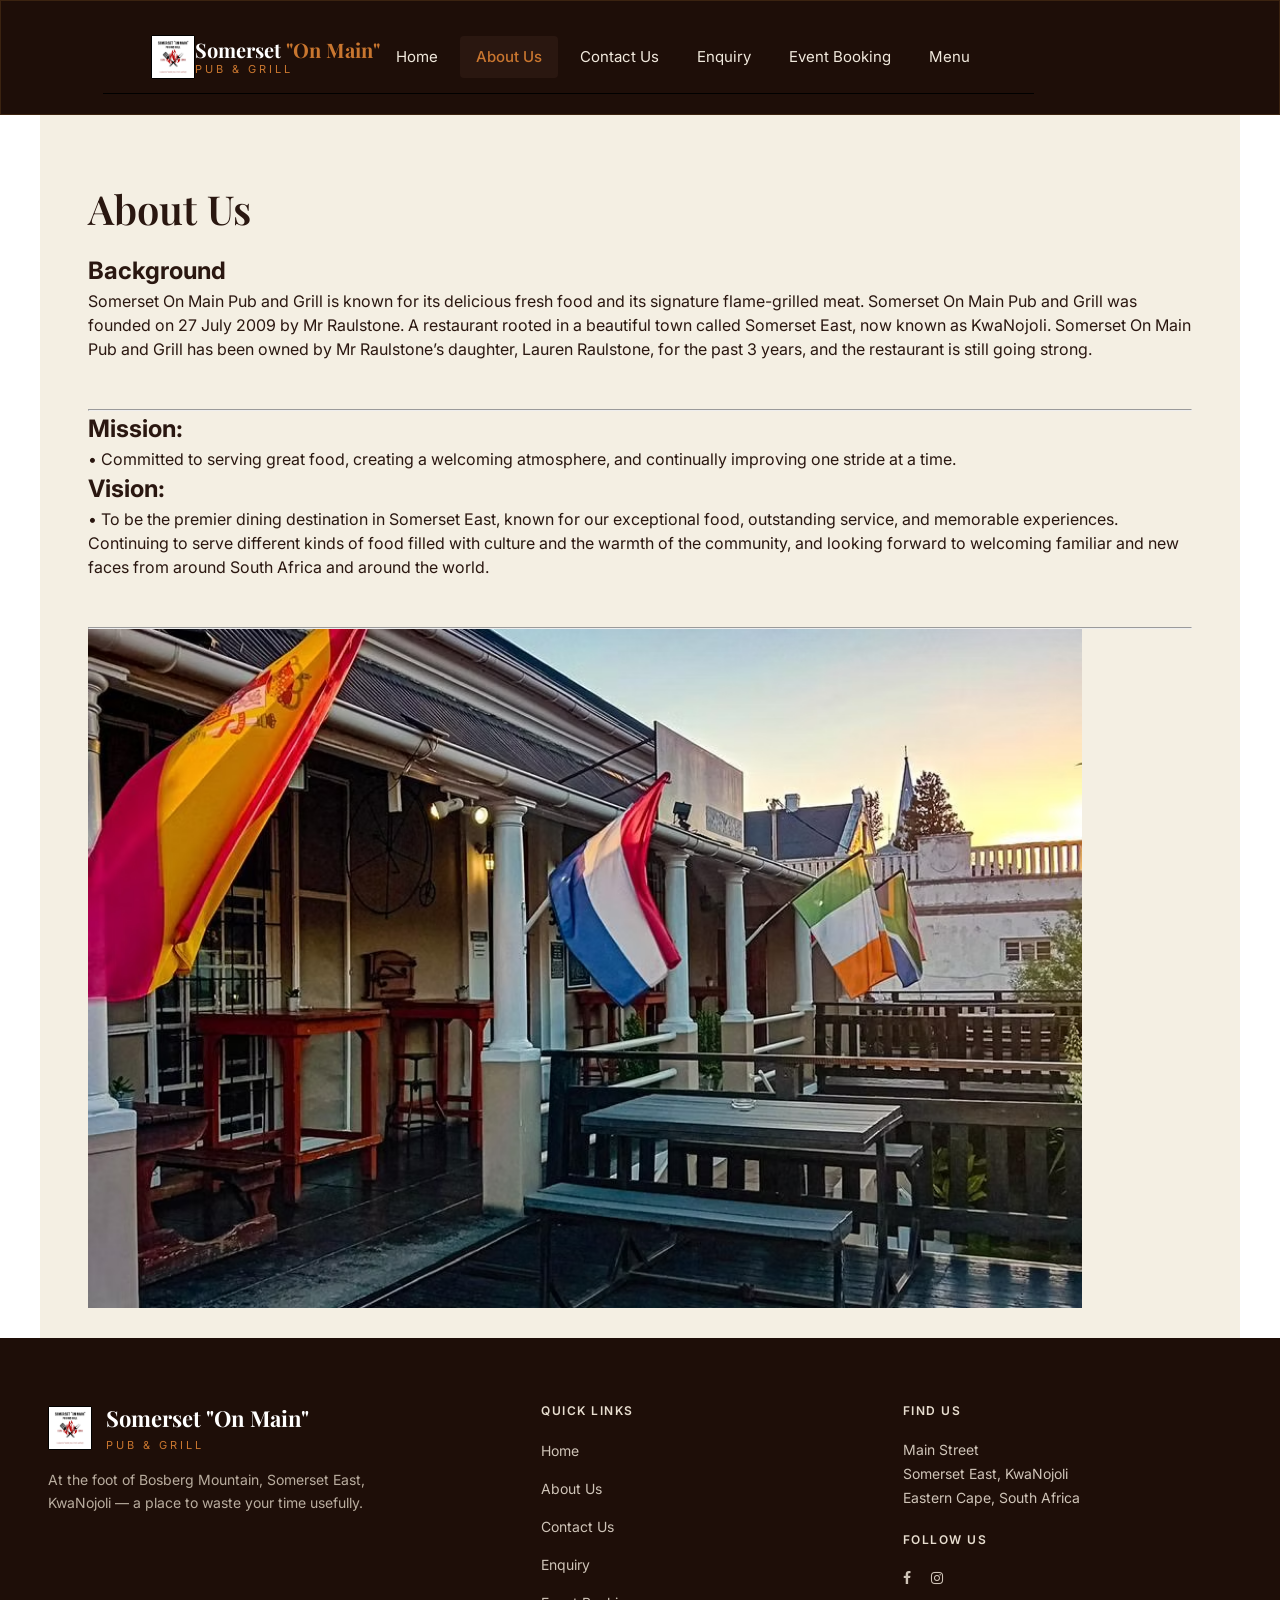
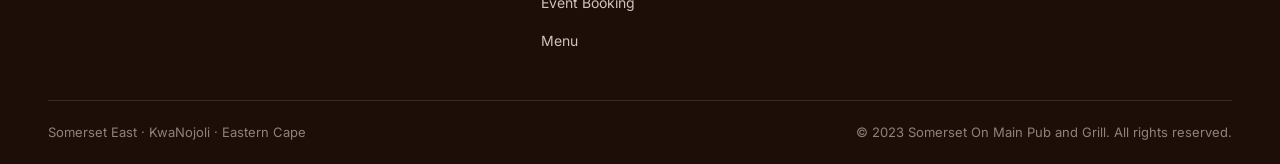
==== pages/about.html @ 0b7f1249 "Inserted Restauranr's logo in the footer of every webpage" ====
<!DOCTYPE html>
<html lang="en">
<head>
    <meta charset="UTF-8">
    <meta name="viewport" content="width=device-width, initial-scale=1.0">
    <title>Somerset On Main Pub and Grill| About Us</title>

    <link rel="stylesheet" href="../assets/images/css/styles.css">
    <link rel="preconnect" href="https://fonts.googleapis.com">
<link rel="preconnect" href="https://fonts.gstatic.com" crossorigin>
<link href="https://fonts.googleapis.com/css2?family=Playfair+Display:ital,wght@0,500;0,600;0,700;1,500;1,600&family=Inter:wght@400;500;600&display=swap" rel="stylesheet">

</head>
<body>
     <header class="site-header">
        <nav class="navbar">
        <div class="navbar__brand">
         <div class="logo-badge">
        <img src="../assets/images/Somerset On Main Pub and Grill Logo.jpg " width="100%" height="100%" alt="Logo">
    </div>
            </div>
            <div class="navbar__brand-text">
                <span class="navbar__brand-name">Somerset <span class="accent">"On Main"</span></span>
                <span class="navbar__brand-tag">PUB &amp; GRILL</span>

            </div>
              <div class="navbar__links">
                  <a href="../index.html">Home</a>
                  <a href="about.html" class="active">About Us</a>
                  <a href="contact.html">Contact Us</a>
                  <a href="enquiry.html">Enquiry</a>
                  <a href="event-booking.html">Event Booking</a>
                  <a href="menu.html">Menu</a>

  </div>


        </nav>
    </header>
    <!--Main Section-->
    <main class="page-hero">
        <section>
            <!--Main Paragraph-->
            <h1>About Us</h1>
            <h2>Background</h2>
            <p>Somerset On Main Pub and Grill is known for its delicious fresh food and its signature flame-grilled meat. 
               Somerset On Main Pub and Grill was founded on 27 July 2009 by Mr Raulstone. 
               A restaurant rooted in a beautiful town called Somerset East, now known as KwaNojoli. Somerset On Main Pub and Grill has been owned by Mr Raulstone’s daughter, Lauren Raulstone, for the past 3 years, and the restaurant is still going strong.</p>
        </section><br/><br/><hr/>
        <section>
            <h2>Mission:</h2>
            <p>•	Committed to serving great food, creating a welcoming atmosphere, and continually improving one stride at a time.</p>
            <h2>Vision:</h2>
            <p>•	To be the premier dining destination in Somerset East, known for our exceptional food, outstanding service, and memorable experiences.
                    Continuing to serve different kinds of food filled with culture and the warmth of the community, 
                    and looking forward to welcoming familiar and new faces from around South Africa and around the world.
            </p><br/><br/><hr/>
            <img src="../assets/images/856e07_69f2e6c3715645d7a5a346a21d75c210~mv2.avif" width="90%" height="90%" length="90%" alt="Sunset picture of the restaurant">


        </section>

    </main>


   <footer class="footer">
  <div class="footer__grid">
    <div class="footer__brand">
      <div class="footer__brand-top">
        <div class="logo-badge">
        <img src="../assets/images/Somerset On Main Pub and Grill Logo.jpg " width="100%" height="100%" alt="Logo">
    </div>
        <div>
          <div class="footer__brand-name">Somerset "On Main"</div>
          <div class="footer__brand-tag">PUB &amp; GRILL</div>
        </div>
      </div>
      <p class="footer__brand-desc">
        At the foot of Bosberg Mountain, Somerset East, KwaNojoli — a place to waste your time usefully.
      </p>
    </div>

    <div class="footer__quicklinks">
      <h4>QUICK LINKS</h4>
      <ul class="footer__links">
        <li><a href="../index.html">Home</a></li>
        <li><a href="about.html">About Us</a></li>
        <li><a href="contact.html">Contact Us</a></li>
        <li><a href="enquiry.html">Enquiry</a></li>
        <li><a href="event-booking.html">Event Booking</a></li>
        <li><a href="menu.html">Menu</a></li>
      </ul>
    </div>

    <div class="footer__find">
      <h4>FIND US</h4>
      <address>
        Main Street<br>
        Somerset East, KwaNojoli<br>
        Eastern Cape, South Africa
      </address>
      <h4>FOLLOW US</h4>
      <div class="footer__social">
        <a href="https://www.facebook.com/SomersetOnMainPubandGrill" target="_blank"><i class="fa fa-facebook"></i></a>
        <a href="https://www.instagram.com/somerset_on_main_pub_and_grill/" target="_blank"><i class="fa fa-instagram"></i></a>
      </div>
    </div>
  </div>

  <div class="footer__bottom">
    <span>Somerset East · KwaNojoli · Eastern Cape</span>
    <p>&copy; 2023 Somerset On Main Pub and Grill. All rights reserved.</p>
  </div>
</footer>
</body>
</html>
---- assets/images/css/styles.css ----
@import url('https://cdnjs.cloudflare.com/ajax/libs/font-awesome/4.7.0/css/font-awesome.min.css');

:root {
  --brown-dark: #1e0e08;
  --bg-page: #f4efe3;
  --orange-accent: #c9762f;
  --text-heading: #2a1710;
  --text-body: #5c4e3f;
  --brown-btn: #3b2310;
  --brown-btn-hover: #4a2c14;
  --border-input: #dcc9a1;
  --input-bg: #faf6ec;
  --grey-link: #cfc4b8;
  --hairline: rgba(255,255,255,0.12);
}

* { box-sizing: border-box;
  margin: 0;
  padding: 0;
}

html{
  scroll-behavior: smooth;
}

body {
  margin: 0;
  font-family: 'Inter', sans-serif;
  background: #fff;
  color: var(--text-heading);
  line-height: 1.5;
}

.home-page {
  background-image: url('../489433694_1228793971957299_7869549844600700377_n.jpg');
  background-size: cover;
  background-position: center;
}

.site-header { background: var(--brown-dark);
padding: 20px 8%;
display: flex;
align-items: center;
top: 0;
border:#3b2310 1px solid;
color: #fff;
z-index: 1000;

 }

 .hero {
    position: relative;
    min-height: 640px;
    background-size: cover;
    background-position: center;
    display: flex;
    align-items: center;
    justify-content: center;
    text-align: center;
    padding: 60px 20px;
  }

  .cta-button{
    align-items:last baseline;
    border: orange 1px solid; 
    background-color:#c9762f;

    
  }

  .eyebrow {
    color: var(--brown-btn);
    letter-spacing: 3px;
    font-family: Arial, sans-serif;
    font-size: 1.85rem;
    margin-bottom: 20px;
    color: white;
    animation: flash-animation 1s infinite;
  }
  @keyframes flash-animation {
    0% { color: blue; }
    50% { color: white; }
    100% { color: yellow; }
  }

   .hero-buttons {
    display: flex;
    gap: 16px;
    justify-content: center;
    font-family: Arial, sans-serif;
  }

  .btn {
    padding: 14px 28px;
    font-size: 0.95rem;
    font-weight: 600;
    border-radius: 4px;
    text-decoration: none;
    display: inline-block;
  }
select.custom-dropdown, 
select.custom-dropdown::picker(select) {
  appearance: base-select;
}

/* Style the main trigger button */
select.custom-dropdown {
  padding: 10px 15px;
  font-size: 16px;
  border: 2px solid #ccc;
  border-radius: 6px;
  background-color: #fff;
  cursor: pointer;
  min-width: 200px;
  transition: border-color 0.2s;
}

select.custom-dropdown:hover {
  border-color: #007bff;
}

/* Style the actual dropdown menu (the popover picker) */
select.custom-dropdown::picker(select) {
  background-color: #fff;
  border: 1px solid #ddd;
  border-radius: 6px;
  box-shadow: 0 4px 12px rgba(0, 0, 0, 0.1);
  padding: 5px 0;
}

/* Style individual options inside the menu */
select.custom-dropdown option {
  padding: 10px 15px;
  cursor: pointer;
}

select.custom-dropdown option:hover {
  background-color: #f8f9fa;
  color: #007bff;
}

  .btn-primary {
    background: var(--border-input);
    color: #1a0f0a;
    border: 2px solid var(--brown-btn);
    box-shadow: 0 4px 6px rgba(0, 0, 0, 0.1);
    border-radius: 999px;
  }
  .btn-primary:hover{
    background-color: #0052a3; 
    transform: translateY(-2px); 
    box-shadow: 0 6px 12px rgba(0, 0, 0, 0.15);
  }

   .btn-secondary {
    background: var(--border-input);
    color: var(--text-cream);
    border: 2px solid var(--brown-btn);
    border-radius: 999px;

  }

  .btn-secondary:hover {
    background-color: #0052a3;
    transform: translateY(-2px);
    box-shadow: 0 6px 12px rgba(0, 0, 0, 0.15);
    
  }

  


 .site-logo img {  
  max-width: 20%;
  height: auto;
  border-radius: 4px;

 }

a { text-decoration: none; color: inherit; }

/* ============ LOGO BADGE ============ */
.logo-badge {
  width: 44px;
  height: 44px;
  background: #fff;
  border: 1px solid #000;
  border-radius: 2px;
  display: flex;
  align-items: center;
  justify-content: center;
  flex-shrink: 0;
}

.logo-badge svg { width: 24px; height: 24px; }

/* ============ NAVBAR ============ */
.navbar {
  display: flex;
  align-items: center;
  justify-content: space-between;
  background: var(--brown-dark);
  padding: 14px 48px;
  border-bottom: 1px solid #000;
}

.navbar__brand {
  display: flex;
  align-items: center;
  gap: 12px;
}

.navbar__brand-text {
  display: flex;
  flex-direction: column;
  line-height: 1.15;
}

.navbar__brand-name {
  font-family: 'Playfair Display', serif;
  font-weight: 700;
  font-size: 20px;
  color: #fff;
}

.navbar__brand-name .accent { color: var(--orange-accent); }

.navbar__brand-tag {
  font-size: 11px;
  letter-spacing: 3px;
  color: var(--orange-accent);
  margin-top: 2px;
}

.navbar__links {
  display: flex;
  align-items: center;
  gap: 6px;
}

.navbar__links a {
  font-size: 15px;
  color: #f1e9dd;
  padding: 10px 16px;
  border-radius: 4px;
  transition: color 0.2s ease, background 0.2s ease;
}

.navbar__links a:hover { color: var(--orange-accent); }

.navbar__links a.active {
  background: #2a1710;
  color: var(--orange-accent);
  font-weight: 500;
}

/* ============ PAGE HERO ============ */
.page-hero {
  max-width: 1200px;
  margin: 0 auto;
  padding: 64px 48px 24px;
  background: var(--bg-page);
}

.page-hero h1 {
  font-family: 'Playfair Display', serif;
  font-size: 40px;
  font-weight: 600;
  margin: 0 0 14px;
}

.page-hero .underline {
  width: 56px;
  height: 3px;
  background: var(--orange-accent);
  display: block;
}

.page-intro {
  max-width: 1200px;
  margin: 0 auto;
  padding: 0 48px 40px;
  background: var(--bg-page);
  font-size: 16px;
  color: var(--text-body);
  line-height: 1.6;
}

/* ============ FORMS (shared) ============ */
.form-field { display: flex; flex-direction: column; gap: 8px; margin-bottom: 22px; }
.form-field label { font-size: 14px; font-weight: 600; color: var(--text-heading); }

input, textarea {
  width: 100%;
  padding: 14px 16px;
  background: var(--input-bg);
  border: 1px solid var(--border-input);
  border-radius: 4px;
  font-family: 'Inter', sans-serif;
  font-size: 15px;
  color: var(--text-heading);
}

textarea { min-height: 120px; resize: vertical; }
::placeholder { color: #a89478; }

.btn-dark {
  align-self: flex-start;
  background: var(--brown-btn);
  color: #fff;
  border: none;
  padding: 14px 28px;
  font-size: 15px;
  font-weight: 600;
  border-radius: 4px;
  cursor: pointer;
  transition: background 0.2s ease;
}

.btn-dark:hover { background: var(--brown-btn-hover); }

/* ============ CONTACT PAGE ============ */
.contact-grid {
  display: grid;
  grid-template-columns: 1fr 1fr;
  gap: 60px;
  max-width: 1200px;
  margin: 0 auto;
  padding: 0 48px 56px;
  background: var(--bg-page);
}

.contact-info h3 {
  font-size: 15px;
  color: var(--text-heading);
  margin: 0 0 8px;
  font-weight: 600;
}

.contact-info p {
  margin: 0 0 28px;
  color: var(--orange-accent);
  font-size: 15px;
  line-height: 1.7;
}

.contact-info .social a {
  color: var(--orange-accent);
  margin-right: 20px;
  font-size: 15px;
}

.contact-form { display: flex; flex-direction: column; gap: 18px; }

.find-us {
  max-width: 1200px;
  margin: 0 auto;
  padding: 0 48px 64px;
  background: var(--bg-page);
}

.find-us h2 {
  font-family: 'Playfair Display', serif;
  font-size: 26px;
  margin: 0 0 14px;
}

.map-frame {
  width: 100%;
  height: 360px;
  border: 1px solid #ddd;
  border-radius: 4px;
  overflow: hidden;
}

.map-frame iframe { width: 100%; height: 100%; border: 0; }

.map-caption { margin-top: 14px; font-size: 14px; color: var(--orange-accent); }

/* ============ ENQUIRY / EVENT BOOKING PAGES ============ */
.form-section {
  max-width: 640px;
  margin: 0 auto;
  padding: 0 48px 64px;
  background: var(--bg-page);
}

/* stretch the cream background full width behind narrow forms */
.form-page-bg { background: var(--bg-page); }

/* ============ MENU PAGE ============ */
.menu-section {
  max-width: 900px;
  margin: 0 auto;
  padding: 0 48px 64px;
  background: var(--bg-page);
}

.menu-category h2 {
  font-family: 'Playfair Display', serif;
  font-size: 24px;
  color: var(--orange-accent);
  margin: 0 0 10px;
}

.menu-category hr {
  border: none;
  border-top: 1px solid #ddcdb0;
  margin: 0 0 24px;
}

.menu-item {
  display: flex;
  justify-content: space-between;
  align-items: baseline;
  margin-bottom: 6px;
}

.menu-item .name { font-weight: 600; font-size: 16px; }
.menu-item .price { font-weight: 600; font-size: 16px; }

.menu-item-desc {
  color: var(--orange-accent);
  font-size: 14px;
  margin: 0 0 22px;
}

/* ============ FOOTER ============ */
.footer {
  background: var(--brown-dark);
  color: var(--grey-link);
  padding: 64px 48px 0;
}

.footer__grid {
  display: grid;
  grid-template-columns: 1.4fr 1fr 1fr;
  gap: 32px;
  max-width: 1200px;
  margin: 0 auto;
  padding-bottom: 48px;
}

.footer__brand-top {
  display: flex;
  align-items: center;
  gap: 14px;
  margin-bottom: 16px;
}

.footer__brand-name {
  font-family: 'Playfair Display', serif;
  font-weight: 700;
  font-size: 22px;
  color: #fff;
}

.footer__brand-tag {
  font-size: 11px;
  letter-spacing: 3px;
  color: var(--orange-accent);
  margin-top: 2px;
}

.footer__brand-desc {
  font-size: 14px;
  line-height: 1.6;
  max-width: 340px;
  color: #b9ad9f;
}

.footer h4 {
  font-size: 12px;
  letter-spacing: 1.5px;
  color: #e7ddcf;
  margin: 0 0 18px;
  font-weight: 600;
}

.footer__links {
  list-style: none;
  margin: 0;
  padding: 0;
  display: flex;
  flex-direction: column;
  gap: 14px;
}

.footer__links a { font-size: 14px; color: var(--grey-link); transition: color 0.2s ease; }
.footer__links a:hover { color: var(--orange-accent); }

.footer__find address {
  font-style: normal;
  font-size: 14px;
  line-height: 1.7;
  color: var(--grey-link);
  margin-bottom: 22px;
}

.footer__social { display: flex; gap: 20px; }
.footer__social a { font-size: 14px; color: var(--grey-link); }
.footer__social a:hover { color: var(--orange-accent); }

.footer__bottom {
  border-top: 1px solid var(--hairline);
  padding: 22px 0;
  max-width: 1200px;
  margin: 0 auto;
  display: flex;
  justify-content: space-between;
  align-items: center;
  font-size: 13px;
  color: #8f8377;
}

/* ============ RESPONSIVE ============ */
@media (max-width: 800px) {
  .navbar { padding: 14px 20px; flex-wrap: wrap; gap: 12px; }
  .navbar__links { flex-wrap: wrap; justify-content: center; }
  .page-hero, .page-intro, .contact-grid, .find-us, .form-section, .menu-section { padding-left: 20px; padding-right: 20px; }
  .contact-grid { grid-template-columns: 1fr; }
  .footer { padding: 48px 20px 0; }
  .footer__grid { grid-template-columns: 1fr; }
  .footer__bottom { flex-direction: column; gap: 8px; text-align: center; }
}
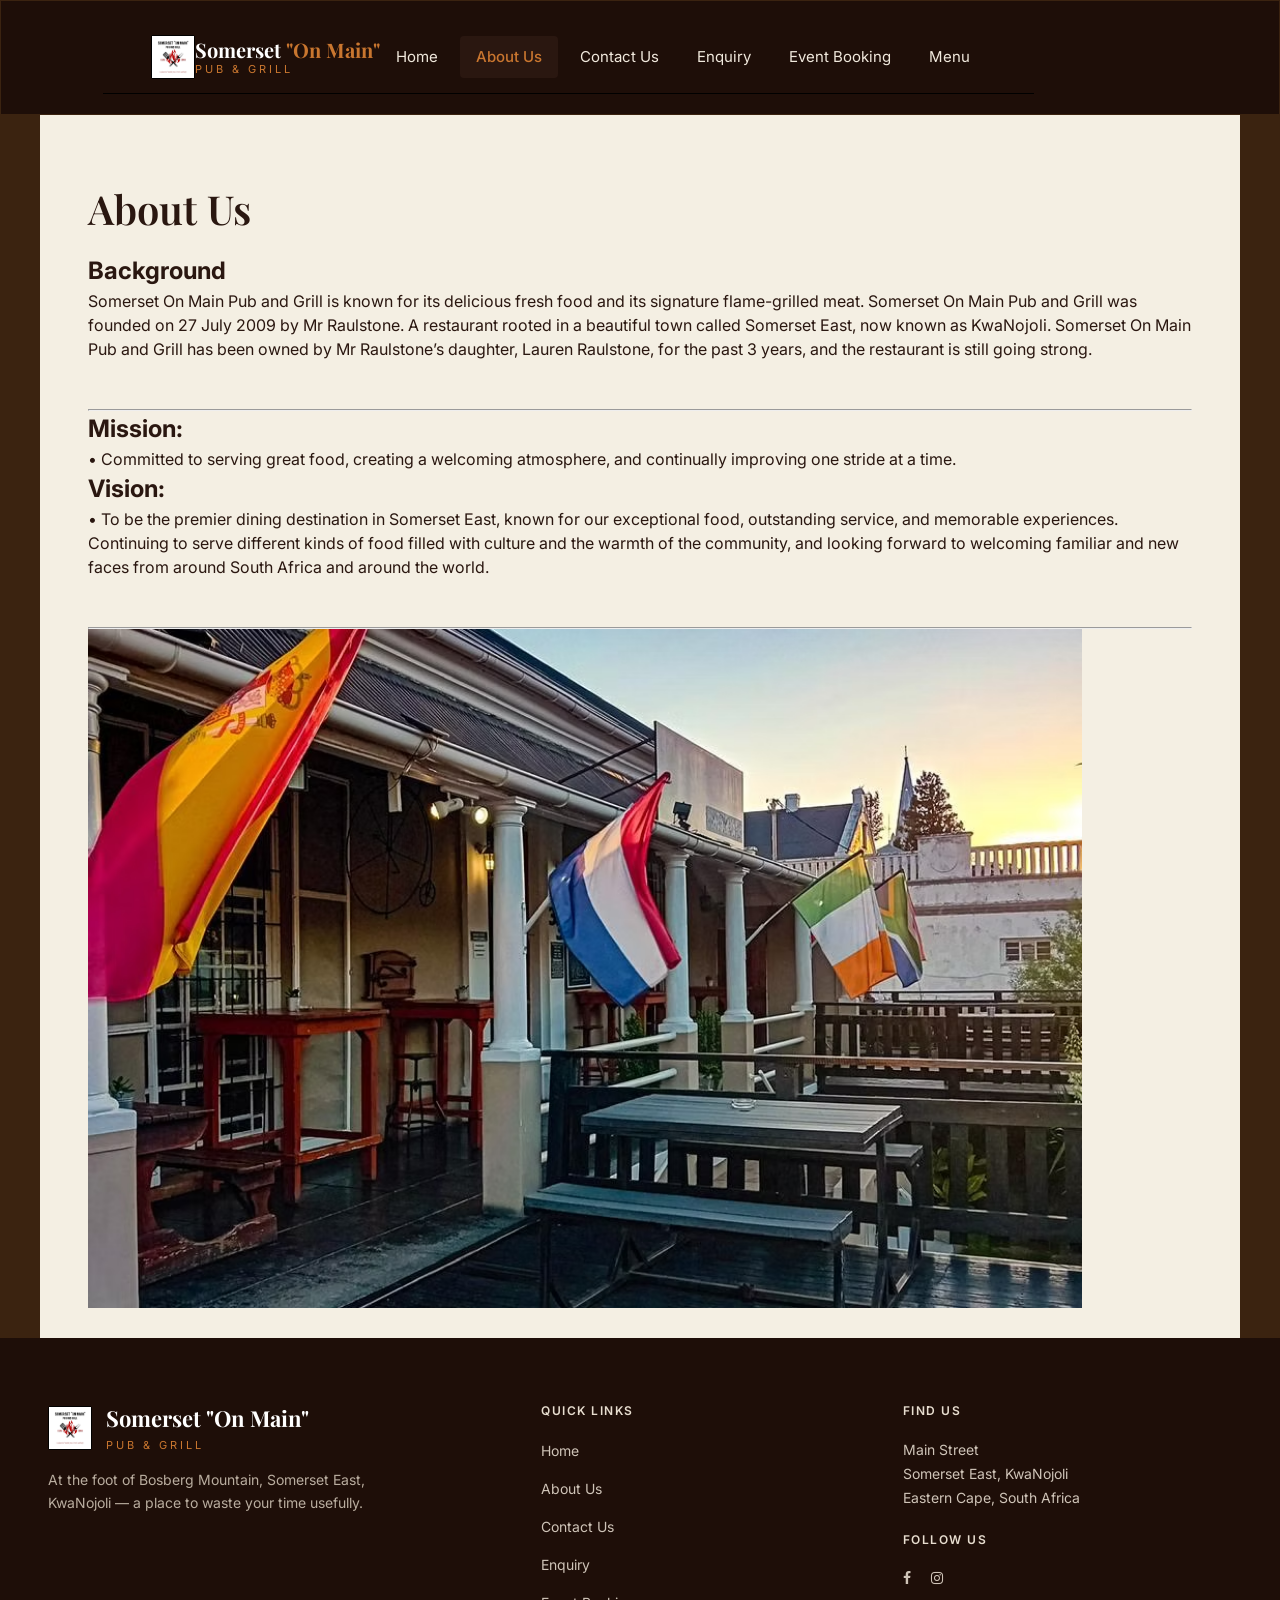
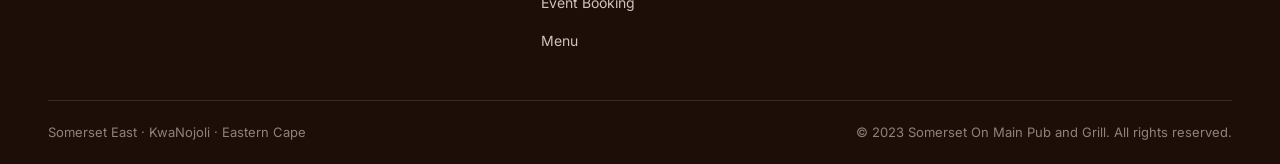
==== commit afeef59f: "Added comments and fixed the social media links" ====
--- a/pages/about.html
+++ b/pages/about.html
@@ -12,9 +12,11 @@
 
 </head>
 <body>
+  <!--Navigation Bar-->
      <header class="site-header">
         <nav class="navbar">
         <div class="navbar__brand">
+          <!--Logo-->
          <div class="logo-badge">
         <img src="../assets/images/Somerset On Main Pub and Grill Logo.jpg " width="100%" height="100%" alt="Logo">
     </div>
@@ -79,7 +81,7 @@
         At the foot of Bosberg Mountain, Somerset East, KwaNojoli — a place to waste your time usefully.
       </p>
     </div>
-
+<!--Footer Quicklinks-->
     <div class="footer__quicklinks">
       <h4>QUICK LINKS</h4>
       <ul class="footer__links">
@@ -91,7 +93,7 @@
         <li><a href="menu.html">Menu</a></li>
       </ul>
     </div>
-
+<!--Establishments' physical address-->
     <div class="footer__find">
       <h4>FIND US</h4>
       <address>
@@ -99,6 +101,7 @@
         Somerset East, KwaNojoli<br>
         Eastern Cape, South Africa
       </address>
+      <!--Social Media Links-->
       <h4>FOLLOW US</h4>
       <div class="footer__social">
         <a href="https://www.facebook.com/SomersetOnMainPubandGrill" target="_blank"><i class="fa fa-facebook"></i></a>
--- a/assets/images/css/styles.css
+++ b/assets/images/css/styles.css
@@ -26,7 +26,7 @@
 body {
   margin: 0;
   font-family: 'Inter', sans-serif;
-  background: #fff;
+  background:#3b2310;
   color: var(--text-heading);
   line-height: 1.5;
 }
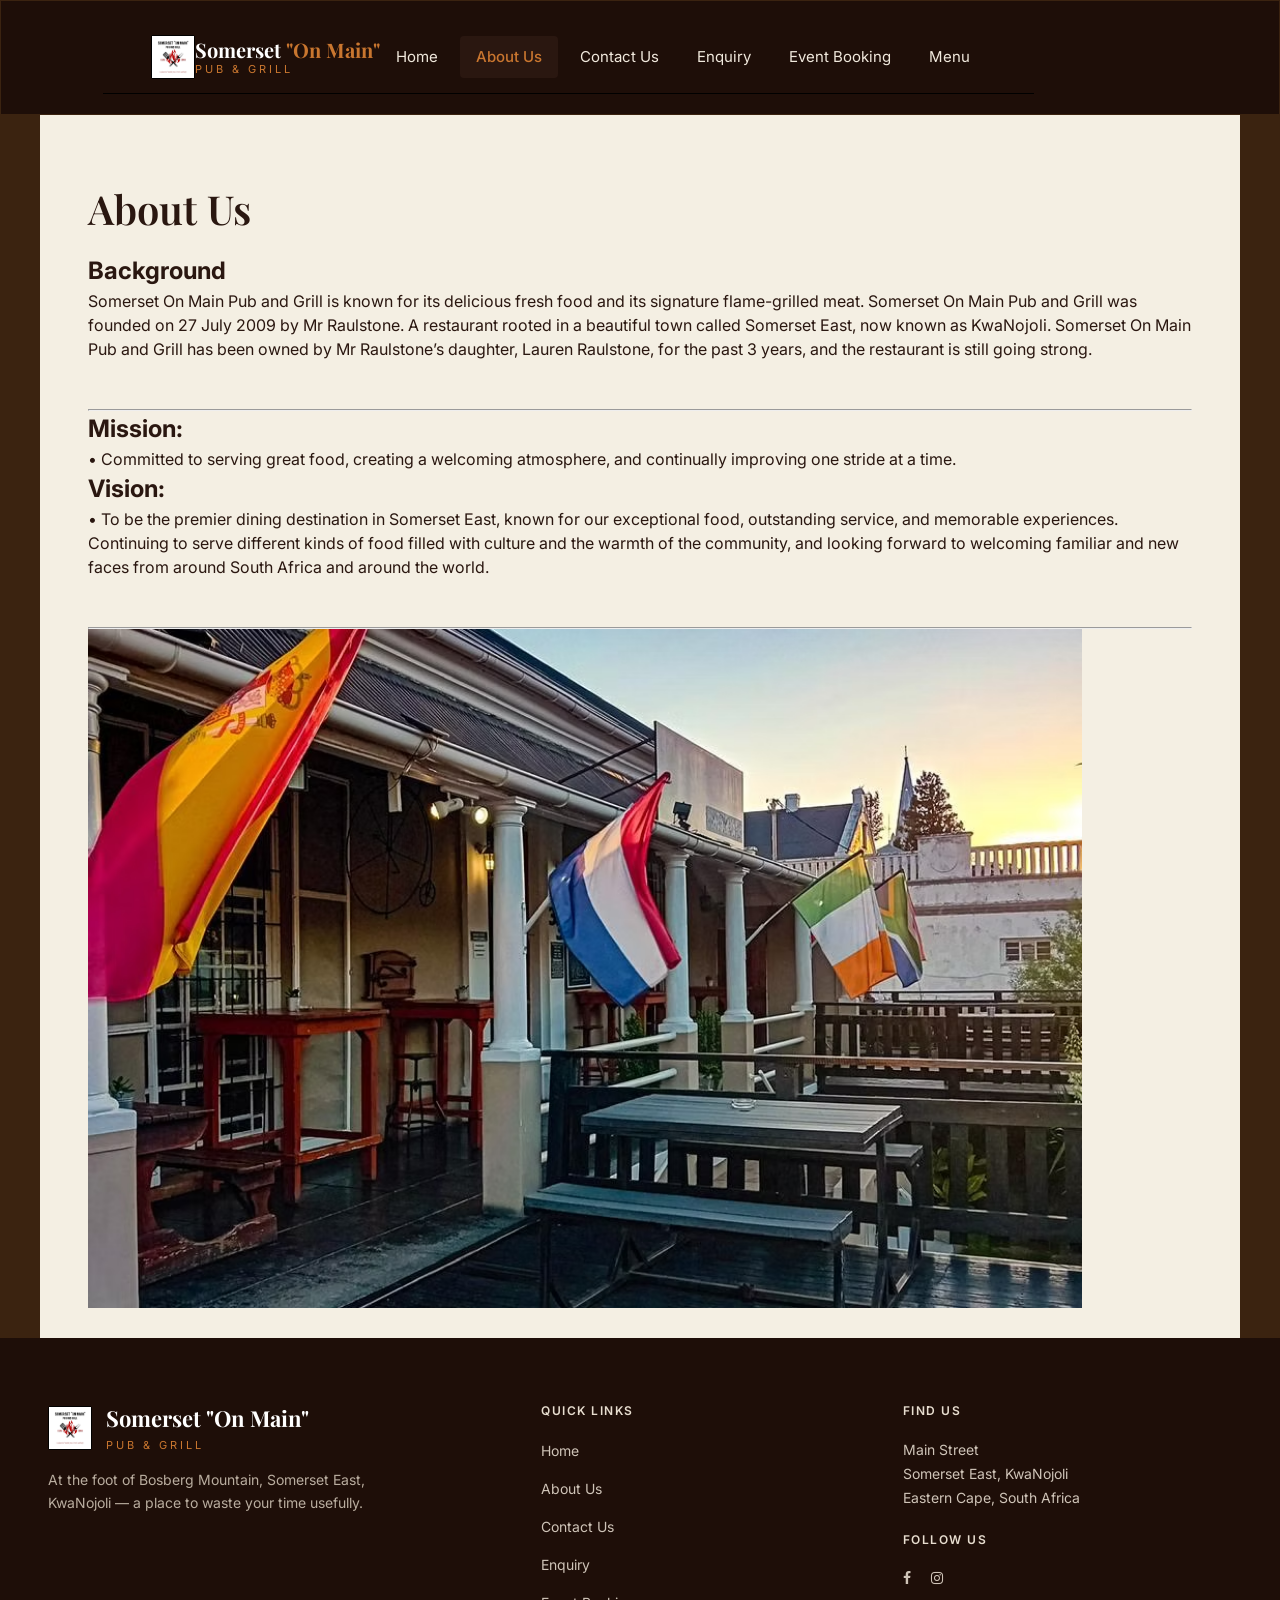
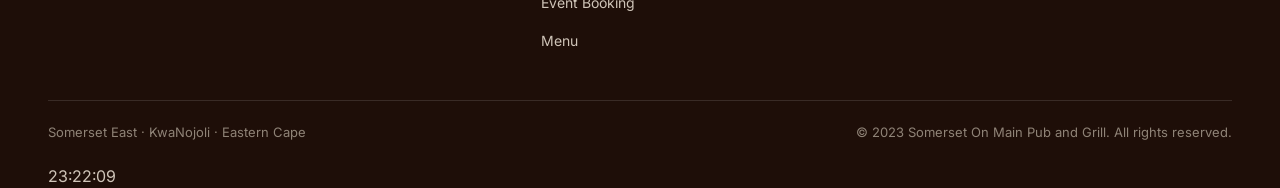
==== commit 460b6a1f: "Added Javascript , a  TimeStamp in order to have time that keeps on updating." ====
--- a/pages/about.html
+++ b/pages/about.html
@@ -114,6 +114,33 @@
     <span>Somerset East · KwaNojoli · Eastern Cape</span>
     <p>&copy; 2023 Somerset On Main Pub and Grill. All rights reserved.</p>
   </div>
+  <div class="timestamp" id="time"></div>
 </footer>
+
+<script>
+
+  //Inserting TimeStamp (Dynamic content)
+  function displayTime() {
+    const now = new Date();
+    let hours = now.getHours();
+    let minutes = now.getMinutes();
+    let seconds = now.getSeconds();
+
+    //Add leading zeros to single-digit minutes and seconds
+    hours = hours < 10 ? '0' + hours : hours;
+    minutes = minutes < 10 ? '0' + minutes : minutes;
+    seconds = seconds < 10 ? '0' + seconds : seconds;
+
+    const currentTime = hours + ':' + minutes + ':' + seconds;
+    document.getElementById('time').textContent = currentTime;
+
+
+  }
+  //Call displayTime function every second to update the time
+  setInterval(displayTime, 1000);
+
+  //Display the time immediately when the page loads
+  displayTime();
+</script>
 </body>
 </html>
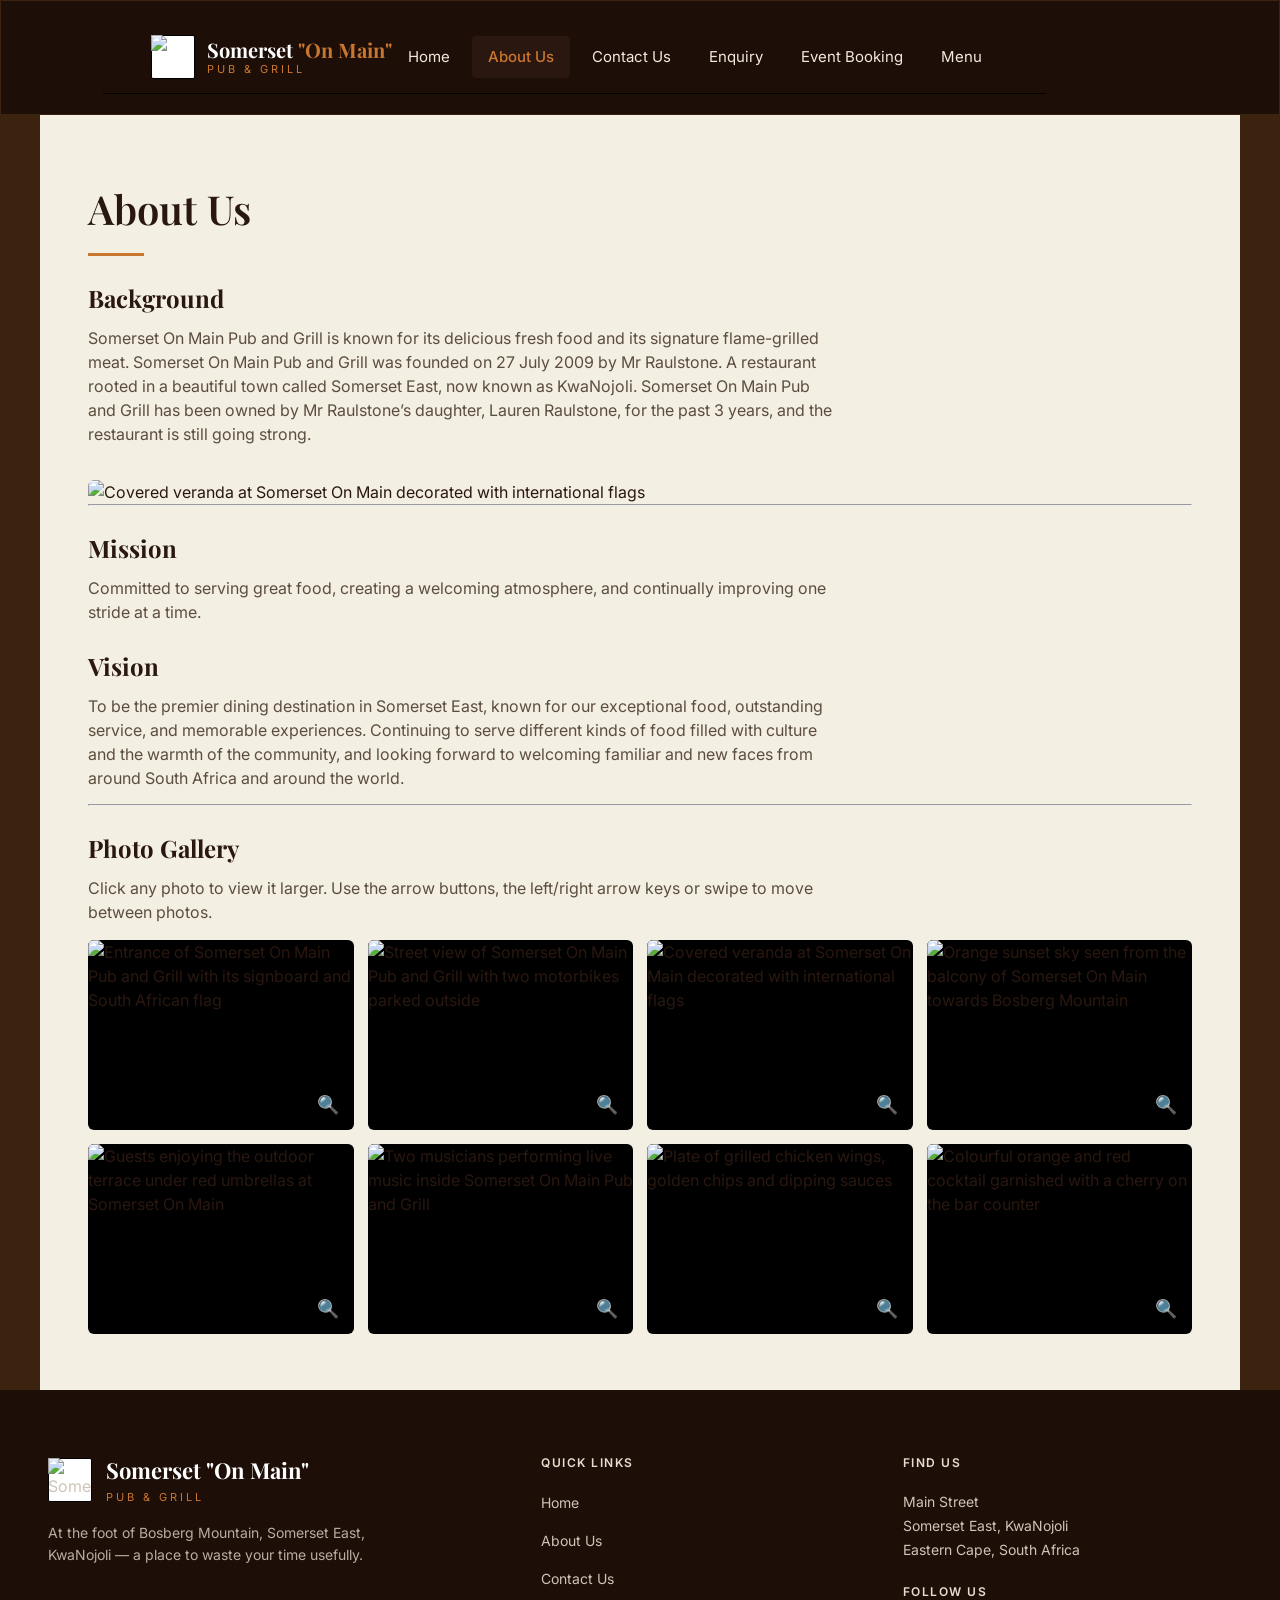
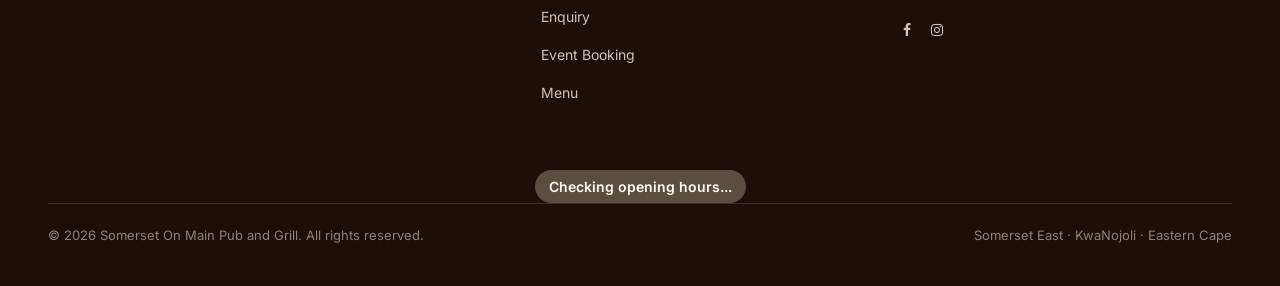
==== commit ac29ce4b: "Updated my styles.css file to include the correct  and consistent styling." ====
--- a/pages/about.html
+++ b/pages/about.html
@@ -1,146 +1,171 @@
 <!DOCTYPE html>
 <html lang="en">
 <head>
-    <meta charset="UTF-8">
-    <meta name="viewport" content="width=device-width, initial-scale=1.0">
-    <title>Somerset On Main Pub and Grill| About Us</title>
+  <meta charset="UTF-8">
+  <meta name="viewport" content="width=device-width, initial-scale=1.0">
+  <!-- SEO: unique title (50-60 characters), description (120-160 characters) and keywords for this page -->
+  <title>About Us | Somerset On Main Pub and Grill, Somerset East</title>
+  <meta name="description" content="Learn the story of Somerset On Main Pub and Grill, founded in 2009 in Somerset East (KwaNojoli). Read our mission and vision and browse our photo gallery.">
+  <meta name="keywords" content="about Somerset On Main, restaurant history, Mr Raulstone, Lauren Raulstone, Somerset East restaurant, KwaNojoli, mission and vision, photo gallery">
+  <meta name="author" content="Owethu Manene">
+  <meta name="robots" content="index, follow">
+  <link rel="canonical" href="https://owethu618.github.io/Somerset-On-Main-Pub-and-Grill/pages/about.html">
+  <!-- Open Graph: controls how the page looks when shared on Facebook / WhatsApp -->
+  <meta property="og:type" content="website">
+  <meta property="og:site_name" content="Somerset On Main Pub and Grill">
+  <meta property="og:title" content="About Us | Somerset On Main Pub and Grill, Somerset East">
+  <meta property="og:description" content="Learn the story of Somerset On Main Pub and Grill, founded in 2009 in Somerset East (KwaNojoli). Read our mission and vision and browse our photo gallery.">
+  <meta property="og:url" content="https://owethu618.github.io/Somerset-On-Main-Pub-and-Grill/pages/about.html">
+  <meta property="og:image" content="https://owethu618.github.io/Somerset-On-Main-Pub-and-Grill/assets/images/somerset-on-main-veranda-flags.avif">
+  <meta property="og:locale" content="en_ZA">
+  <link rel="icon" type="image/jpeg" href="../assets/images/somerset-on-main-logo.jpg">
+  <link rel="stylesheet" href="../assets/css/styles.css">
+  <link rel="preconnect" href="https://fonts.googleapis.com">
+  <link rel="preconnect" href="https://fonts.gstatic.com" crossorigin>
+  <link href="https://fonts.googleapis.com/css2?family=Playfair+Display:ital,wght@0,500;0,600;0,700;1,500;1,600&family=Inter:wght@400;500;600&display=swap" rel="stylesheet">
+</head>
+<body class="">
+  <a class="skip-link" href="#main">Skip to main content</a>
+  <header class="site-header">
+    <!-- Navigation bar -->
+    <nav class="navbar" aria-label="Main navigation">
+      <!-- Logo -->
+      <a class="navbar__brand" href="../index.html" aria-label="Somerset On Main Pub and Grill - home">
+        <div class="logo-badge">
+          <img src="../assets/images/somerset-on-main-logo.jpg" width="44" height="44" alt="Somerset On Main Pub and Grill logo">
+        </div>
+        <div class="navbar__brand-text">
+          <span class="navbar__brand-name">Somerset <span class="accent">"On Main"</span></span>
+          <span class="navbar__brand-tag">PUB &amp; GRILL</span>
+        </div>
+      </a>
+      <!-- Hamburger button (only visible on small screens) -->
+      <button type="button" class="hamburger" aria-label="Toggle navigation menu" aria-expanded="false" aria-controls="nav-links">
+        <span></span><span></span><span></span>
+      </button>
+      <div class="navbar__links" id="nav-links">
+      <a href="../index.html">Home</a>
+      <a href="about.html" class="active" aria-current="page">About Us</a>
+      <a href="contact.html">Contact Us</a>
+      <a href="enquiry.html">Enquiry</a>
+      <a href="eventbooking.html">Event Booking</a>
+      <a href="menu.html">Menu</a>
+      </div>
+    </nav>
+  </header>
 
-    <link rel="stylesheet" href="../assets/images/css/styles.css">
-    <link rel="preconnect" href="https://fonts.googleapis.com">
-<link rel="preconnect" href="https://fonts.gstatic.com" crossorigin>
-<link href="https://fonts.googleapis.com/css2?family=Playfair+Display:ital,wght@0,500;0,600;0,700;1,500;1,600&family=Inter:wght@400;500;600&display=swap" rel="stylesheet">
+  <!-- Main section -->
+  <main id="main" class="page-hero">
+    <section>
+      <h1>About Us</h1>
+      <span class="underline"></span>
+      <h2>Background</h2>
+      <p>Somerset On Main Pub and Grill is known for its delicious fresh food and its signature flame-grilled meat.
+         Somerset On Main Pub and Grill was founded on 27 July 2009 by Mr Raulstone.
+         A restaurant rooted in a beautiful town called Somerset East, now known as KwaNojoli.
+         Somerset On Main Pub and Grill has been owned by Mr Raulstone&rsquo;s daughter, Lauren Raulstone, for the past 3 years, and the restaurant is still going strong.</p>
+      <img class="lead-image" src="../assets/images/somerset-on-main-veranda-flags.avif" width="960" height="656"
+           alt="Covered veranda at Somerset On Main decorated with international flags">
+    </section>
+    <hr>
+    <section>
+      <h2>Mission</h2>
+      <p>Committed to serving great food, creating a welcoming atmosphere, and continually improving one stride at a time.</p>
+      <h2>Vision</h2>
+      <p>To be the premier dining destination in Somerset East, known for our exceptional food, outstanding service, and memorable experiences.
+         Continuing to serve different kinds of food filled with culture and the warmth of the community,
+         and looking forward to welcoming familiar and new faces from around South Africa and around the world.</p>
+    </section>
+    <hr>
+    <!-- Photo gallery with lightbox: click a photo to enlarge it -->
+    <section aria-labelledby="gallery-heading">
+      <h2 id="gallery-heading">Photo Gallery</h2>
+      <p>Click any photo to view it larger. Use the arrow buttons, the left/right arrow keys or swipe to move between photos.</p>
+      <div class="gallery">
+        <a href="../assets/images/somerset-on-main-restaurant-entrance.jpg" data-lightbox="gallery" data-caption="The entrance to Somerset "On Main" Pub &amp; Restaurant">
+          <img src="../assets/images/somerset-on-main-restaurant-entrance.jpg" alt="Entrance of Somerset On Main Pub and Grill with its signboard and South African flag" width="922" height="922" loading="lazy">
+        </a>
+        <a href="../assets/images/somerset-on-main-street-view-motorbikes.jpg" data-lightbox="gallery" data-caption="Motorbikes parked outside on Main Street">
+          <img src="../assets/images/somerset-on-main-street-view-motorbikes.jpg" alt="Street view of Somerset On Main Pub and Grill with two motorbikes parked outside" width="960" height="720" loading="lazy">
+        </a>
+        <a href="../assets/images/somerset-on-main-veranda-flags.avif" data-lightbox="gallery" data-caption="The veranda, decorated with flags from around the world">
+          <img src="../assets/images/somerset-on-main-veranda-flags.avif" alt="Covered veranda at Somerset On Main decorated with international flags" width="960" height="656" loading="lazy">
+        </a>
+        <a href="../assets/images/somerset-on-main-sunset-balcony.jpg" data-lightbox="gallery" data-caption="Sunset over Somerset East from the balcony">
+          <img src="../assets/images/somerset-on-main-sunset-balcony.jpg" alt="Orange sunset sky seen from the balcony of Somerset On Main towards Bosberg Mountain" width="1200" height="1600" loading="lazy">
+        </a>
+        <a href="../assets/images/somerset-on-main-outdoor-terrace.webp" data-lightbox="gallery" data-caption="Our outdoor terrace under the umbrellas">
+          <img src="../assets/images/somerset-on-main-outdoor-terrace.webp" alt="Guests enjoying the outdoor terrace under red umbrellas at Somerset On Main" width="474" height="355" loading="lazy">
+        </a>
+        <a href="../assets/images/somerset-on-main-live-music-night.webp" data-lightbox="gallery" data-caption="Live music inside the pub">
+          <img src="../assets/images/somerset-on-main-live-music-night.webp" alt="Two musicians performing live music inside Somerset On Main Pub and Grill" width="474" height="266" loading="lazy">
+        </a>
+        <a href="../assets/images/somerset-on-main-chicken-wings-and-chips.avif" data-lightbox="gallery" data-caption="Chicken wings and chips, a favourite">
+          <img src="../assets/images/somerset-on-main-chicken-wings-and-chips.avif" alt="Plate of grilled chicken wings, golden chips and dipping sauces" width="980" height="656" loading="lazy">
+        </a>
+        <a href="../assets/images/somerset-on-main-happy-hour-cocktail.jpg" data-lightbox="gallery" data-caption="A cocktail from our bar">
+          <img src="../assets/images/somerset-on-main-happy-hour-cocktail.jpg" alt="Colourful orange and red cocktail garnished with a cherry on the bar counter" width="873" height="1220" loading="lazy">
+        </a>
+      </div>
+    </section>
+  </main>
 
-</head>
-<body>
-  <!--Navigation Bar-->
-     <header class="site-header">
-        <nav class="navbar">
-        <div class="navbar__brand">
-          <!--Logo-->
-         <div class="logo-badge">
-        <img src="../assets/images/Somerset On Main Pub and Grill Logo.jpg " width="100%" height="100%" alt="Logo">
-    </div>
-            </div>
-            <div class="navbar__brand-text">
-                <span class="navbar__brand-name">Somerset <span class="accent">"On Main"</span></span>
-                <span class="navbar__brand-tag">PUB &amp; GRILL</span>
-
-            </div>
-              <div class="navbar__links">
-                  <a href="../index.html">Home</a>
-                  <a href="about.html" class="active">About Us</a>
-                  <a href="contact.html">Contact Us</a>
-                  <a href="enquiry.html">Enquiry</a>
-                  <a href="event-booking.html">Event Booking</a>
-                  <a href="menu.html">Menu</a>
-
-  </div>
-
-
-        </nav>
-    </header>
-    <!--Main Section-->
-    <main class="page-hero">
-        <section>
-            <!--Main Paragraph-->
-            <h1>About Us</h1>
-            <h2>Background</h2>
-            <p>Somerset On Main Pub and Grill is known for its delicious fresh food and its signature flame-grilled meat. 
-               Somerset On Main Pub and Grill was founded on 27 July 2009 by Mr Raulstone. 
-               A restaurant rooted in a beautiful town called Somerset East, now known as KwaNojoli. Somerset On Main Pub and Grill has been owned by Mr Raulstone’s daughter, Lauren Raulstone, for the past 3 years, and the restaurant is still going strong.</p>
-        </section><br/><br/><hr/>
-        <section>
-            <h2>Mission:</h2>
-            <p>•	Committed to serving great food, creating a welcoming atmosphere, and continually improving one stride at a time.</p>
-            <h2>Vision:</h2>
-            <p>•	To be the premier dining destination in Somerset East, known for our exceptional food, outstanding service, and memorable experiences.
-                    Continuing to serve different kinds of food filled with culture and the warmth of the community, 
-                    and looking forward to welcoming familiar and new faces from around South Africa and around the world.
-            </p><br/><br/><hr/>
-            <img src="../assets/images/856e07_69f2e6c3715645d7a5a346a21d75c210~mv2.avif" width="90%" height="90%" length="90%" alt="Sunset picture of the restaurant">
-
-
-        </section>
-
-    </main>
-
-
-   <footer class="footer">
-  <div class="footer__grid">
-    <div class="footer__brand">
-      <div class="footer__brand-top">
-        <div class="logo-badge">
-        <img src="../assets/images/Somerset On Main Pub and Grill Logo.jpg " width="100%" height="100%" alt="Logo">
-    </div>
-        <div>
-          <div class="footer__brand-name">Somerset "On Main"</div>
-          <div class="footer__brand-tag">PUB &amp; GRILL</div>
+  <!-- Footer -->
+  <footer class="footer">
+    <div class="footer__grid">
+      <div class="footer__brand">
+        <div class="footer__brand-top">
+          <div class="logo-badge">
+            <img src="../assets/images/somerset-on-main-logo.jpg" width="44" height="44" alt="Somerset On Main Pub and Grill logo" loading="lazy">
+          </div>
+          <div>
+            <div class="footer__brand-name">Somerset "On Main"</div>
+            <div class="footer__brand-tag">PUB &amp; GRILL</div>
+          </div>
         </div>
+        <p class="footer__brand-desc">
+          At the foot of Bosberg Mountain, Somerset East, KwaNojoli &mdash; a place to waste your time usefully.
+        </p>
       </div>
-      <p class="footer__brand-desc">
-        At the foot of Bosberg Mountain, Somerset East, KwaNojoli — a place to waste your time usefully.
-      </p>
-    </div>
-<!--Footer Quicklinks-->
-    <div class="footer__quicklinks">
-      <h4>QUICK LINKS</h4>
-      <ul class="footer__links">
+      <!-- Footer quick links -->
+      <div class="footer__quicklinks">
+        <h4>QUICK LINKS</h4>
+        <ul class="footer__links">
         <li><a href="../index.html">Home</a></li>
         <li><a href="about.html">About Us</a></li>
         <li><a href="contact.html">Contact Us</a></li>
         <li><a href="enquiry.html">Enquiry</a></li>
-        <li><a href="event-booking.html">Event Booking</a></li>
+        <li><a href="eventbooking.html">Event Booking</a></li>
         <li><a href="menu.html">Menu</a></li>
-      </ul>
-    </div>
-<!--Establishments' physical address-->
-    <div class="footer__find">
-      <h4>FIND US</h4>
-      <address>
-        Main Street<br>
-        Somerset East, KwaNojoli<br>
-        Eastern Cape, South Africa
-      </address>
-      <!--Social Media Links-->
-      <h4>FOLLOW US</h4>
-      <div class="footer__social">
-        <a href="https://www.facebook.com/SomersetOnMainPubandGrill" target="_blank"><i class="fa fa-facebook"></i></a>
-        <a href="https://www.instagram.com/somerset_on_main_pub_and_grill/" target="_blank"><i class="fa fa-instagram"></i></a>
+        </ul>
+      </div>
+      <!-- Physical address -->
+      <div class="footer__find">
+        <h4>FIND US</h4>
+        <address>
+          Main Street<br>
+          Somerset East, KwaNojoli<br>
+          Eastern Cape, South Africa
+        </address>
+        <h4>FOLLOW US</h4>
+        <!-- Social media links -->
+        <div class="footer__social">
+          <a href="https://www.facebook.com/SomersetOnMainPubandGrill" target="_blank" rel="noopener" aria-label="Somerset On Main on Facebook"><i class="fa fa-facebook" aria-hidden="true"></i></a>
+          <a href="https://www.instagram.com/somerset_on_main_pub_and_grill/" target="_blank" rel="noopener" aria-label="Somerset On Main on Instagram"><i class="fa fa-instagram" aria-hidden="true"></i></a>
+        </div>
       </div>
     </div>
-  </div>
 
-  <div class="footer__bottom">
-    <span>Somerset East · KwaNojoli · Eastern Cape</span>
-    <p>&copy; 2023 Somerset On Main Pub and Grill. All rights reserved.</p>
-  </div>
-  <div class="timestamp" id="time"></div>
-</footer>
+    <div class="footer__status"><span class="open-status" data-open-status role="status">Checking opening hours...</span></div>
+    <div class="footer__bottom">
+      <span>&copy; 2026 Somerset On Main Pub and Grill. All rights reserved.</span>
+      <span>Somerset East &middot; KwaNojoli &middot; Eastern Cape</span>
+    </div>
+    <div class="timestamp" id="time" aria-hidden="true"></div>
+  </footer>
 
-<script>
+  <script src="../assets/js/main.js" defer></script>
+  <script src="../assets/js/lightbox.js" defer></script>
 
-  //Inserting TimeStamp (Dynamic content)
-  function displayTime() {
-    const now = new Date();
-    let hours = now.getHours();
-    let minutes = now.getMinutes();
-    let seconds = now.getSeconds();
-
-    //Add leading zeros to single-digit minutes and seconds
-    hours = hours < 10 ? '0' + hours : hours;
-    minutes = minutes < 10 ? '0' + minutes : minutes;
-    seconds = seconds < 10 ? '0' + seconds : seconds;
-
-    const currentTime = hours + ':' + minutes + ':' + seconds;
-    document.getElementById('time').textContent = currentTime;
-
-
-  }
-  //Call displayTime function every second to update the time
-  setInterval(displayTime, 1000);
-
-  //Display the time immediately when the page loads
-  displayTime();
-</script>
 </body>
-</html>+</html>
--- a/assets/css/styles.css
+++ b/assets/css/styles.css
@@ -0,0 +1,820 @@
+@import url('https://cdnjs.cloudflare.com/ajax/libs/font-awesome/4.7.0/css/font-awesome.min.css');
+
+:root {
+  --brown-dark: #1e0e08;
+  --bg-page: #f4efe3;
+  --orange-accent: #c9762f;
+  --text-heading: #2a1710;
+  --text-body: #5c4e3f;
+  --brown-btn: #3b2310;
+  --brown-btn-hover: #4a2c14;
+  --border-input: #dcc9a1;
+  --input-bg: #faf6ec;
+  --grey-link: #cfc4b8;
+  --hairline: rgba(255,255,255,0.12);
+}
+
+* { box-sizing: border-box;
+  margin: 0;
+  padding: 0;
+}
+
+html{
+  scroll-behavior: smooth;
+}
+
+body {
+  margin: 0;
+  font-family: 'Inter', sans-serif;
+  background:#3b2310;
+  color: var(--text-heading);
+  line-height: 1.5;
+}
+
+.home-page {
+  background-image: url('../images/somerset-on-main-sunset-balcony.jpg');
+  background-size: cover;
+  background-position: center;
+}
+
+.site-header { background: var(--brown-dark);
+padding: 20px 8%;
+display: flex;
+align-items: center;
+top: 0;
+border:#3b2310 1px solid;
+color: #fff;
+z-index: 1000;
+
+ }
+
+ .hero {
+    position: relative;
+    min-height: 640px;
+    background-size: cover;
+    background-position: center;
+    display: flex;
+    align-items: center;
+    justify-content: center;
+    text-align: center;
+    padding: 60px 20px;
+  }
+
+  .cta-button{
+    align-items:last baseline;
+    border: orange 1px solid; 
+    background-color:#c9762f;
+
+    
+  }
+
+  .eyebrow {
+    color: var(--brown-btn);
+    letter-spacing: 3px;
+    font-family: Arial, sans-serif;
+    font-size: 1.85rem;
+    margin-bottom: 20px;
+    color: white;
+    
+  }
+  @keyframes flash-animation {
+    0% { color: blue; }
+    50% { color: white; }
+    100% { color: yellow; }
+  }
+
+   .hero-buttons {
+    display: flex;
+    gap: 16px;
+    justify-content: center;
+    font-family: Arial, sans-serif;
+  }
+
+  .btn {
+    padding: 14px 28px;
+    font-size: 0.95rem;
+    font-weight: 600;
+    border-radius: 4px;
+    text-decoration: none;
+    display: inline-block;
+  }
+select.custom-dropdown, 
+select.custom-dropdown::picker(select) {
+  appearance: base-select;
+}
+
+/* Style the main trigger button */
+select.custom-dropdown {
+  padding: 10px 15px;
+  font-size: 16px;
+  border: 2px solid #ccc;
+  border-radius: 6px;
+  background-color: #fff;
+  cursor: pointer;
+  min-width: 200px;
+  transition: border-color 0.2s;
+}
+
+select.custom-dropdown:hover {
+  border-color: var(--orange-accent);
+}
+
+/* Style the actual dropdown menu (the popover picker) */
+select.custom-dropdown::picker(select) {
+  background-color: #fff;
+  border: 1px solid #ddd;
+  border-radius: 6px;
+  box-shadow: 0 4px 12px rgba(0, 0, 0, 0.1);
+  padding: 5px 0;
+}
+
+/* Style individual options inside the menu */
+select.custom-dropdown option {
+  padding: 10px 15px;
+  cursor: pointer;
+}
+
+select.custom-dropdown option:hover {
+  background-color: #f8f9fa;
+  color: var(--orange-accent);
+}
+
+  .btn-primary {
+    background: var(--border-input);
+    color: #1a0f0a;
+    border: 2px solid var(--brown-btn);
+    box-shadow: 0 4px 6px rgba(0, 0, 0, 0.1);
+    border-radius: 999px;
+  }
+  .btn-primary:hover{
+    background-color: var(--orange-accent); 
+    transform: translateY(-2px); 
+    box-shadow: 0 6px 12px rgba(0, 0, 0, 0.15);
+  }
+
+   .btn-secondary {
+    background: var(--border-input);
+    color: var(--text-heading);
+    border: 2px solid var(--brown-btn);
+    border-radius: 999px;
+
+  }
+
+  .btn-secondary:hover {
+    background-color: var(--orange-accent);
+    transform: translateY(-2px);
+    box-shadow: 0 6px 12px rgba(0, 0, 0, 0.15);
+    
+  }
+
+  
+
+
+ .site-logo img {  
+  max-width: 20%;
+  height: auto;
+  border-radius: 4px;
+
+ }
+
+a { text-decoration: none; color: inherit; }
+
+/* ============ LOGO BADGE ============ */
+.logo-badge {
+  width: 44px;
+  height: 44px;
+  background: #fff;
+  border: 1px solid #000;
+  border-radius: 2px;
+  display: flex;
+  align-items: center;
+  justify-content: center;
+  flex-shrink: 0;
+}
+
+.logo-badge svg { width: 24px; height: 24px; }
+
+/* ============ NAVBAR ============ */
+.navbar {
+  display: flex;
+  align-items: center;
+  justify-content: space-between;
+  background: var(--brown-dark);
+  padding: 14px 48px;
+  border-bottom: 1px solid #000;
+}
+
+.navbar__brand {
+  display: flex;
+  align-items: center;
+  gap: 12px;
+}
+
+.navbar__brand-text {
+  display: flex;
+  flex-direction: column;
+  line-height: 1.15;
+}
+
+.navbar__brand-name {
+  font-family: 'Playfair Display', serif;
+  font-weight: 700;
+  font-size: 20px;
+  color: #fff;
+}
+
+.navbar__brand-name .accent { color: var(--orange-accent); }
+
+.navbar__brand-tag {
+  font-size: 11px;
+  letter-spacing: 3px;
+  color: var(--orange-accent);
+  margin-top: 2px;
+}
+
+.navbar__links {
+  display: flex;
+  align-items: center;
+  gap: 6px;
+}
+
+.navbar__links a {
+  font-size: 15px;
+  color: #f1e9dd;
+  padding: 10px 16px;
+  border-radius: 4px;
+  transition: color 0.2s ease, background 0.2s ease;
+}
+
+.navbar__links a:hover { color: var(--orange-accent); }
+
+.navbar__links a.active {
+  background: #2a1710;
+  color: var(--orange-accent);
+  font-weight: 500;
+}
+
+/* ============ PAGE HERO ============ */
+.page-hero {
+  max-width: 1200px;
+  margin: 0 auto;
+  padding: 64px 48px 24px;
+  background: var(--bg-page);
+}
+
+.page-hero h1 {
+  font-family: 'Playfair Display', serif;
+  font-size: 40px;
+  font-weight: 600;
+  margin: 0 0 14px;
+}
+
+.page-hero .underline {
+  width: 56px;
+  height: 3px;
+  background: var(--orange-accent);
+  display: block;
+}
+
+.page-intro {
+  max-width: 1200px;
+  margin: 0 auto;
+  padding: 0 48px 40px;
+  background: var(--bg-page);
+  font-size: 16px;
+  color: var(--text-body);
+  line-height: 1.6;
+}
+
+/* ============ FORMS (shared) ============ */
+.form-field { display: flex; flex-direction: column; gap: 8px; margin-bottom: 22px; }
+.form-field label { font-size: 14px; font-weight: 600; color: var(--text-heading); }
+
+input, textarea {
+  width: 100%;
+  padding: 14px 16px;
+  background: var(--input-bg);
+  border: 1px solid var(--border-input);
+  border-radius: 4px;
+  font-family: 'Inter', sans-serif;
+  font-size: 15px;
+  color: var(--text-heading);
+}
+
+textarea { min-height: 120px; resize: vertical; }
+::placeholder { color: #a89478; }
+
+.btn-dark {
+  align-self: flex-start;
+  background: var(--brown-btn);
+  color: #fff;
+  border: none;
+  padding: 14px 28px;
+  font-size: 15px;
+  font-weight: 600;
+  border-radius: 4px;
+  cursor: pointer;
+  transition: background 0.2s ease;
+}
+
+.btn-dark:hover { background: var(--brown-btn-hover); }
+
+/* ============ CONTACT PAGE ============ */
+.contact-grid {
+  display: grid;
+  grid-template-columns: 1fr 1fr;
+  gap: 60px;
+  max-width: 1200px;
+  margin: 0 auto;
+  padding: 0 48px 56px;
+  background: var(--bg-page);
+}
+
+.contact-info h3 {
+  font-size: 15px;
+  color: var(--text-heading);
+  margin: 0 0 8px;
+  font-weight: 600;
+}
+
+.contact-info p {
+  margin: 0 0 28px;
+  color: var(--orange-accent);
+  font-size: 15px;
+  line-height: 1.7;
+}
+
+.contact-info .social a {
+  color: var(--orange-accent);
+  margin-right: 20px;
+  font-size: 15px;
+}
+
+.contact-form { display: flex; flex-direction: column; gap: 18px; }
+
+.find-us {
+  max-width: 1200px;
+  margin: 0 auto;
+  padding: 0 48px 64px;
+  background: var(--bg-page);
+}
+
+.find-us h2 {
+  font-family: 'Playfair Display', serif;
+  font-size: 26px;
+  margin: 0 0 14px;
+}
+
+.map-frame {
+  width: 100%;
+  height: 360px;
+  border: 1px solid #ddd;
+  border-radius: 4px;
+  overflow: hidden;
+}
+
+.map-frame iframe { width: 100%; height: 100%; border: 0; }
+
+.map-caption { margin-top: 14px; font-size: 14px; color: var(--orange-accent); }
+
+/* ============ ENQUIRY / EVENT BOOKING PAGES ============ */
+.form-section {
+  max-width: 640px;
+  margin: 0 auto;
+  padding: 0 48px 64px;
+  background: var(--bg-page);
+}
+
+/* stretch the cream background full width behind narrow forms */
+.form-page-bg { background: var(--bg-page); }
+
+/* ============ MENU PAGE ============ */
+.menu-section {
+  max-width: 900px;
+  margin: 0 auto;
+  padding: 0 48px 64px;
+  background: var(--bg-page);
+}
+
+.menu-category h2 {
+  font-family: 'Playfair Display', serif;
+  font-size: 24px;
+  color: var(--orange-accent);
+  margin: 0 0 10px;
+}
+
+.menu-category hr {
+  border: none;
+  border-top: 1px solid #ddcdb0;
+  margin: 0 0 24px;
+}
+
+.menu-item {
+  display: flex;
+  justify-content: space-between;
+  align-items: baseline;
+  margin-bottom: 6px;
+}
+
+.menu-item .name { font-weight: 600; font-size: 16px; }
+.menu-item .price { font-weight: 600; font-size: 16px; }
+
+.menu-item-desc {
+  color: var(--orange-accent);
+  font-size: 14px;
+  margin: 0 0 22px;
+}
+
+/* ============ FOOTER ============ */
+.footer {
+  background: var(--brown-dark);
+  color: var(--grey-link);
+  padding: 64px 48px 0;
+}
+
+.footer__grid {
+  display: grid;
+  grid-template-columns: 1.4fr 1fr 1fr;
+  gap: 32px;
+  max-width: 1200px;
+  margin: 0 auto;
+  padding-bottom: 48px;
+}
+
+.footer__brand-top {
+  display: flex;
+  align-items: center;
+  gap: 14px;
+  margin-bottom: 16px;
+}
+
+.footer__brand-name {
+  font-family: 'Playfair Display', serif;
+  font-weight: 700;
+  font-size: 22px;
+  color: #fff;
+}
+
+.footer__brand-tag {
+  font-size: 11px;
+  letter-spacing: 3px;
+  color: var(--orange-accent);
+  margin-top: 2px;
+}
+
+.footer__brand-desc {
+  font-size: 14px;
+  line-height: 1.6;
+  max-width: 340px;
+  color: #b9ad9f;
+}
+
+.footer h4 {
+  font-size: 12px;
+  letter-spacing: 1.5px;
+  color: #e7ddcf;
+  margin: 0 0 18px;
+  font-weight: 600;
+}
+
+.footer__links {
+  list-style: none;
+  margin: 0;
+  padding: 0;
+  display: flex;
+  flex-direction: column;
+  gap: 14px;
+}
+
+.footer__links a { font-size: 14px; color: var(--grey-link); transition: color 0.2s ease; }
+.footer__links a:hover { color: var(--orange-accent); }
+
+.footer__find address {
+  font-style: normal;
+  font-size: 14px;
+  line-height: 1.7;
+  color: var(--grey-link);
+  margin-bottom: 22px;
+}
+
+.footer__social { display: flex; gap: 20px; }
+.footer__social a { font-size: 14px; color: var(--grey-link); }
+.footer__social a:hover { color: var(--orange-accent); }
+
+.footer__bottom {
+  border-top: 1px solid var(--hairline);
+  padding: 22px 0;
+  max-width: 1200px;
+  margin: 0 auto;
+  display: flex;
+  justify-content: space-between;
+  align-items: center;
+  font-size: 13px;
+  color: #8f8377;
+}
+
+.hamburger {
+  display: none;
+  flex-direction: column;
+  justify-content: space-between;
+  width: 30px;
+  height: 22px;
+  cursor: pointer;
+  color: white;
+}
+
+.datestamp {
+  position: fixed;
+  top: 0;
+  right: 0;
+  background-color: var(--brown-dark);
+  color: white;
+  padding: 5px 10px;
+  font-size: 14px;
+  z-index: 1001;
+}
+
+.accordion {
+  background-color: var(--brown-dark);
+  color: white;
+  cursor: pointer;
+  padding: 14px 28px;
+  width: 100%;
+  border: none;
+  text-align: center;
+  outline: none;
+  font-size: 15px;
+  transition: background-color 0.2s ease;
+}
+
+/* ============ RESPONSIVE ============ */
+@media (max-width: 1024px) {
+  .navbar { padding: 14px 20px; flex-wrap: wrap; gap: 12px; }
+  .navbar__links { flex-wrap: wrap; justify-content: center; }
+  .page-hero, .page-intro, .contact-grid, .find-us, .form-section, .menu-section { padding-left: 20px; padding-right: 20px; }
+  .contact-grid { grid-template-columns: 1fr; }
+  .footer { padding: 48px 20px 0; }
+  .footer__grid { grid-template-columns: 1fr; }
+  .footer__bottom { flex-direction: column; gap: 8px; text-align: center; }
+}
+
+/* ==========================================================================
+   PART 3 ADDITIONS
+   (hamburger, accessibility, forms, search, gallery lightbox, map, status)
+   ========================================================================== */
+
+/* ---------- accessibility helpers ---------- */
+.sr-only {
+  position: absolute; width: 1px; height: 1px; padding: 0; margin: -1px;
+  overflow: hidden; clip: rect(0,0,0,0); white-space: nowrap; border: 0;
+}
+.skip-link {
+  position: absolute; left: 12px; top: -60px; z-index: 3000;
+  background: var(--orange-accent); color: #1a0f0a; padding: 10px 16px; border-radius: 4px;
+  font-weight: 600;
+}
+.skip-link:focus { top: 12px; }
+
+:focus-visible { outline: 3px solid var(--orange-accent); outline-offset: 2px; }
+body.no-scroll { overflow: hidden; }
+
+/* ---------- hero text on the home page ---------- */
+.hero h1 {
+  font-family: 'Playfair Display', serif;
+  font-size: clamp(2.2rem, 6vw, 3.6rem);
+  color: #fff;
+  line-height: 1.15;
+  text-shadow: 0 2px 8px rgba(0,0,0,0.6);
+}
+.hero p { color: #fff; text-shadow: 0 2px 6px rgba(0,0,0,0.6); }
+.hero .italic-line { font-style: italic; color: var(--orange-accent); }
+.hero .eyebrow { text-shadow: 0 2px 6px rgba(0,0,0,0.6); }
+.hero-greeting { font-size: 1.1rem; margin-bottom: 12px; }
+
+/* ---------- open / closed status (dynamic content) ---------- */
+.open-status {
+  display: inline-block;
+  padding: 6px 14px;
+  border-radius: 999px;
+  font-size: 14px;
+  font-weight: 600;
+  background: #5c4e3f;
+  color: #fff;
+}
+.open-status.is-open { background: #2e6b3a; }
+.open-status.is-closed { background: #8a2f2a; }
+.footer__status { text-align: center; padding-top: 18px; }
+.timestamp { text-align: center; font-size: 13px; color: #8f8377; padding: 0 0 18px; }
+
+/* ---------- hamburger navigation ---------- */
+.hamburger {
+  display: none;
+  background: none;
+  border: none;
+  padding: 4px;
+  width: 36px;
+  height: 30px;
+  flex-direction: column;
+  justify-content: space-between;
+  cursor: pointer;
+}
+.hamburger span {
+  display: block;
+  height: 3px;
+  width: 100%;
+  background: #fff;
+  border-radius: 2px;
+  transition: transform 0.25s ease, opacity 0.25s ease;
+}
+.hamburger.active span:nth-child(1) { transform: translateY(8px) rotate(45deg); }
+.hamburger.active span:nth-child(2) { opacity: 0; }
+.hamburger.active span:nth-child(3) { transform: translateY(-8px) rotate(-45deg); }
+
+@media (max-width: 820px) {
+  .site-header { padding: 0; }
+  .navbar { width: 100%; padding: 12px 20px; flex-wrap: wrap; }
+  .hamburger { display: flex; }
+  .navbar__links { display: none; width: 100%; flex-direction: column; align-items: stretch; gap: 0; padding-top: 10px; }
+  .navbar__links.active { display: flex; }
+  .navbar__links a { padding: 14px 12px; border-top: 1px solid var(--hairline); }
+  .datestamp { font-size: 12px; }
+}
+
+/* ---------- page content blocks ---------- */
+.page-hero h2 { font-family: 'Playfair Display', serif; margin: 24px 0 10px; }
+.page-hero p { color: var(--text-body); margin-bottom: 14px; max-width: 75ch; }
+.page-hero img.lead-image { max-width: 100%; height: auto; border-radius: 6px; margin-top: 20px; }
+.page-hero { min-height: 60vh; }
+
+/* ---------- forms ---------- */
+.contact-form, .enquiry-form, .booking-form { display: flex; flex-direction: column; gap: 6px; max-width: 640px; }
+.field { display: flex; flex-direction: column; gap: 6px; margin-bottom: 14px; }
+.field label, .field legend { font-size: 14px; font-weight: 600; color: var(--text-heading); }
+.field .hint { font-size: 12px; font-weight: 400; color: var(--text-body); }
+.required-star { color: #a3261f; }
+.field select {
+  width: 100%; padding: 12px 14px; background: var(--input-bg);
+  border: 1px solid var(--border-input); border-radius: 4px; font-size: 15px;
+  font-family: 'Inter', sans-serif; color: var(--text-heading);
+}
+fieldset.field { border: none; padding: 0; margin-left: 0; }
+.choice { display: flex; align-items: center; gap: 10px; font-weight: 400; font-size: 15px; }
+.choice input { width: auto; padding: 0; accent-color: var(--orange-accent); transform: scale(1.2); }
+.field .choice-row { display: flex; gap: 24px; flex-wrap: wrap; }
+.input-error { border: 2px solid #a3261f !important; background: #fff4f2; }
+.error { color: #a3261f; font-size: 13px; font-weight: 600; min-height: 1em; }
+.form-summary {
+  background: #fde8e6; border-left: 4px solid #a3261f; color: #7a1c17;
+  padding: 10px 14px; border-radius: 4px; font-size: 14px; margin-bottom: 14px;
+}
+.char-count { font-size: 12px; color: var(--text-body); text-align: right; }
+.form-confirm, .response-panel {
+  background: #e5f1e6; border-left: 4px solid #2e6b3a; color: #1f4a28;
+  padding: 16px 18px; border-radius: 4px; margin-bottom: 20px; max-width: 640px;
+}
+.form-confirm a { text-decoration: underline; font-weight: 600; }
+.response-panel { padding: 24px; }
+.response-panel h2 { margin-top: 0; }
+.summary-list { margin: 16px 0; }
+.summary-list dt { font-weight: 700; margin-top: 10px; }
+.summary-list dd { margin: 2px 0 0; }
+.response-panel .btn { margin-top: 8px; cursor: pointer; }
+button.btn { cursor: pointer; font-family: 'Inter', sans-serif; }
+.form-section-note { font-size: 13px; color: var(--text-body); }
+
+/* ---------- accordion (FAQ) ---------- */
+.accordion { text-align: left; margin-top: 8px; border-radius: 4px; position: relative; }
+.accordion::after { content: '+'; position: absolute; right: 18px; font-weight: 700; }
+.accordion.active::after { content: '\2212'; }
+.accordion:hover, .accordion.active { background-color: var(--brown-btn-hover); }
+.panel { padding: 14px 18px; background: var(--input-bg); border: 1px solid var(--border-input); border-top: none; }
+.panel[hidden] { display: none; }
+.panel p { margin: 0; }
+
+/* ---------- menu search + filters ---------- */
+.menu-tools { margin: 24px 0 8px; display: flex; flex-direction: column; gap: 14px; }
+.search-wrap { position: relative; max-width: 520px; }
+.search-wrap input[type="search"] { padding-right: 44px; }
+.clear-search {
+  position: absolute; right: 6px; top: 50%; transform: translateY(-50%);
+  background: none; border: none; font-size: 22px; line-height: 1; cursor: pointer;
+  color: var(--text-body); padding: 6px 10px;
+}
+.filter-bar { display: flex; gap: 10px; flex-wrap: wrap; }
+.filter-btn {
+  background: var(--input-bg); border: 2px solid var(--brown-btn); color: var(--text-heading);
+  padding: 8px 18px; border-radius: 999px; font-weight: 600; cursor: pointer; font-size: 14px;
+  font-family: 'Inter', sans-serif; transition: background 0.2s ease, color 0.2s ease;
+}
+.filter-btn:hover { background: var(--border-input); }
+.filter-btn.active { background: var(--brown-btn); color: #fff; }
+.search-status { font-size: 14px; color: var(--text-body); min-height: 1.4em; }
+.no-results { background: var(--input-bg); padding: 18px; border-radius: 6px; border: 1px dashed var(--border-input); }
+.link-button { background: none; border: none; text-decoration: underline; color: var(--orange-accent); cursor: pointer; font-size: inherit; font-weight: 600; }
+.menu-group { margin-top: 26px; }
+.menu-group > h3 { font-family: 'Playfair Display', serif; font-size: 24px; color: var(--orange-accent); border-bottom: 1px solid #ddcdb0; padding-bottom: 6px; margin-bottom: 14px; }
+.dish { padding: 10px 0 14px; border-bottom: 1px dotted #ddcdb0; }
+.dish[hidden], .menu-group[hidden], .no-results[hidden] { display: none; }
+.dish__head { display: flex; justify-content: space-between; gap: 16px; align-items: baseline; }
+.dish__name { font-size: 17px; font-weight: 600; color: var(--text-heading); }
+.dish__price { font-weight: 700; white-space: nowrap; color: var(--text-heading); }
+.dish__desc { font-size: 14px; color: var(--text-body); margin: 4px 0 0; }
+.menu-note { font-size: 14px; font-style: italic; }
+
+/* ---------- gallery ---------- */
+.gallery {
+  display: grid;
+  grid-template-columns: repeat(auto-fill, minmax(220px, 1fr));
+  gap: 14px;
+  margin: 16px 0 32px;
+}
+.gallery a { display: block; overflow: hidden; border-radius: 6px; background: #000; position: relative; }
+.gallery img {
+  width: 100%; height: 190px; object-fit: cover; display: block;
+  transition: transform 0.3s ease, opacity 0.3s ease;
+}
+.gallery a:hover img, .gallery a:focus-visible img { transform: scale(1.06); opacity: 0.85; }
+.gallery a::after {
+  content: '\1F50D'; position: absolute; right: 8px; bottom: 8px; font-size: 18px;
+  background: rgba(0,0,0,0.55); padding: 4px 7px; border-radius: 50%;
+}
+.cocktail-images { display: flex; gap: 14px; flex-wrap: wrap; margin: 12px 0 8px; }
+.cocktail-images a { display: block; border-radius: 6px; overflow: hidden; }
+.cocktail-images img { height: 220px; width: auto; display: block; }
+
+/* ---------- lightbox ---------- */
+.lightbox {
+  position: fixed; inset: 0; z-index: 5000;
+  background: rgba(10, 5, 2, 0.92);
+  display: flex; align-items: center; justify-content: center;
+  padding: 20px;
+}
+.lightbox[hidden] { display: none; }
+.lightbox__figure { margin: 0; max-width: 90vw; text-align: center; position: relative; }
+.lightbox__img {
+  max-width: 100%; max-height: 78vh; border-radius: 4px; opacity: 0; transition: opacity 0.25s ease;
+  box-shadow: 0 10px 40px rgba(0,0,0,0.6);
+}
+.lightbox__img.loaded { opacity: 1; }
+.lightbox__caption { color: #f1e9dd; margin-top: 12px; font-size: 15px; }
+.lightbox__error { color: #fff; padding: 40px; }
+.lightbox__loader {
+  position: absolute; top: 40%; left: 50%; width: 38px; height: 38px; margin: -19px 0 0 -19px;
+  border: 4px solid rgba(255,255,255,0.25); border-top-color: var(--orange-accent);
+  border-radius: 50%; animation: spin 0.8s linear infinite;
+}
+.lightbox__loader[hidden] { display: none; }
+@keyframes spin { to { transform: rotate(360deg); } }
+.lightbox__close, .lightbox__nav {
+  position: absolute; background: rgba(255,255,255,0.12); color: #fff; border: none; cursor: pointer;
+  border-radius: 50%; width: 48px; height: 48px; font-size: 26px; line-height: 1;
+  transition: background 0.2s ease;
+}
+.lightbox__close:hover, .lightbox__nav:hover { background: var(--orange-accent); }
+.lightbox__close { top: 16px; right: 16px; font-size: 32px; }
+.lightbox__prev { left: 16px; top: 50%; transform: translateY(-50%); }
+.lightbox__next { right: 16px; top: 50%; transform: translateY(-50%); }
+.lightbox__nav[hidden] { display: none; }
+@media (max-width: 600px) {
+  .lightbox__prev { left: 6px; } .lightbox__next { right: 6px; }
+  .lightbox__nav { width: 40px; height: 40px; }
+}
+
+/* ---------- map ---------- */
+.map-section { max-width: 1200px; margin: 0 auto; padding: 0 48px 40px; background: var(--bg-page); }
+.map-section h2 { font-family: 'Playfair Display', serif; margin-bottom: 14px; }
+#map { width: 100%; height: 420px; border: 1px solid #ddd; border-radius: 6px; z-index: 1; }
+.map-actions { display: flex; gap: 12px; flex-wrap: wrap; margin-top: 14px; align-items: center; }
+.map-actions .btn { font-size: 14px; padding: 10px 20px; }
+.map-info { font-size: 14px; color: var(--text-body); margin-top: 10px; min-height: 1.4em; }
+.contact-details { max-width: 1200px; margin: 0 auto; padding: 0 48px 24px; background: var(--bg-page); }
+.contact-details .contact-info { display: grid; grid-template-columns: repeat(auto-fit, minmax(220px, 1fr)); gap: 8px 40px; }
+.contact-form-section { max-width: 1200px; margin: 0 auto; padding: 24px 48px 56px; background: var(--bg-page); }
+.contact-form-section h2 { font-family: 'Playfair Display', serif; margin-bottom: 8px; }
+
+/* ---------- back to top ---------- */
+.back-to-top {
+  position: fixed; right: 20px; bottom: 20px; z-index: 900;
+  width: 46px; height: 46px; border-radius: 50%; border: 2px solid var(--brown-btn);
+  background: var(--border-input); color: var(--brown-btn); font-size: 22px; cursor: pointer;
+  opacity: 0; visibility: hidden; transition: opacity 0.3s ease, visibility 0.3s ease;
+}
+.back-to-top.visible { opacity: 1; visibility: visible; }
+.back-to-top:hover { background: var(--orange-accent); }
+
+@media (max-width: 1024px) {
+  .map-section, .contact-details, .contact-form-section { padding-left: 20px; padding-right: 20px; }
+}
+@media (prefers-reduced-motion: reduce) {
+  * { animation: none !important; transition: none !important; scroll-behavior: auto !important; }
+}
+
+/* make the HTML "hidden" attribute always win over display rules (forms, panels, buttons) */
+[hidden] { display: none !important; }
+
+/* remove the browser's own clear (x) so only our clear button shows */
+input[type="search"]::-webkit-search-cancel-button { display: none; }
+.hero .open-status { margin: 14px 0 18px; }
+@media (max-width: 820px) {
+  .datestamp { position: static; text-align: right; }
+}
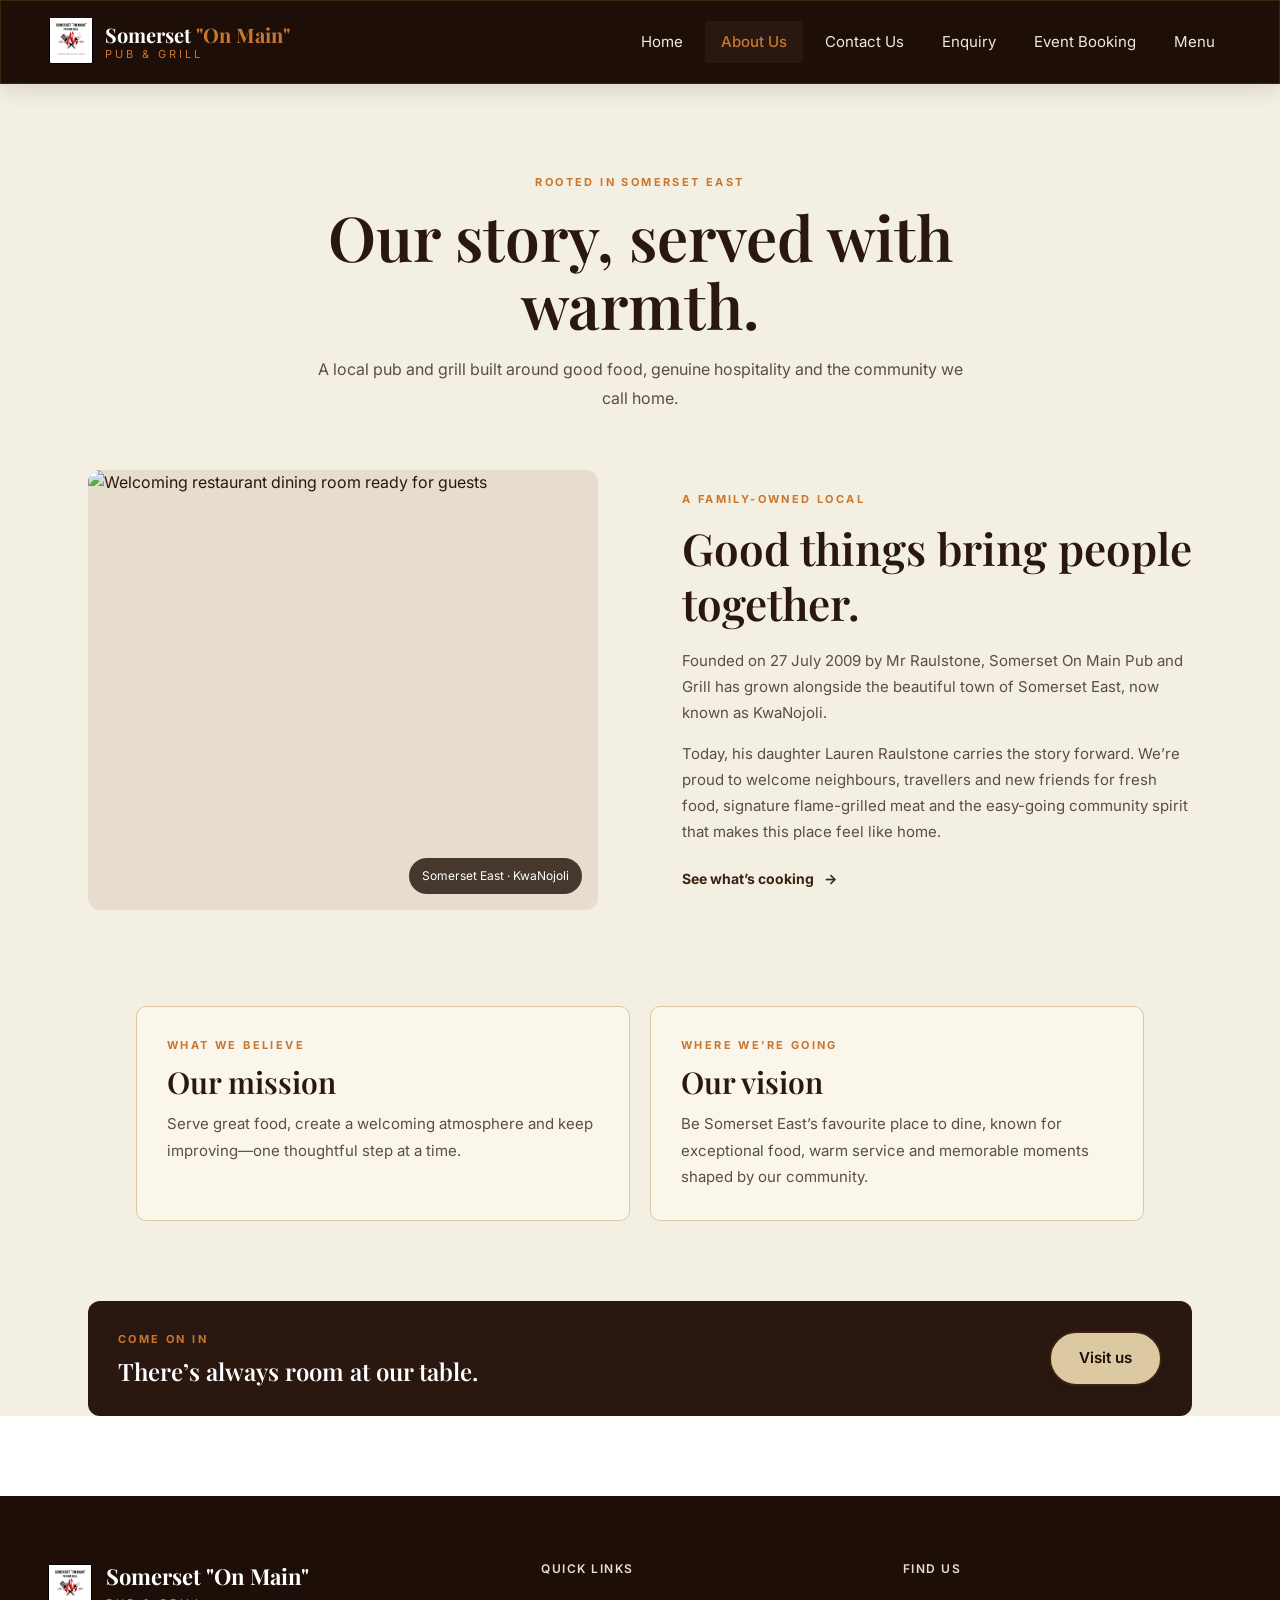
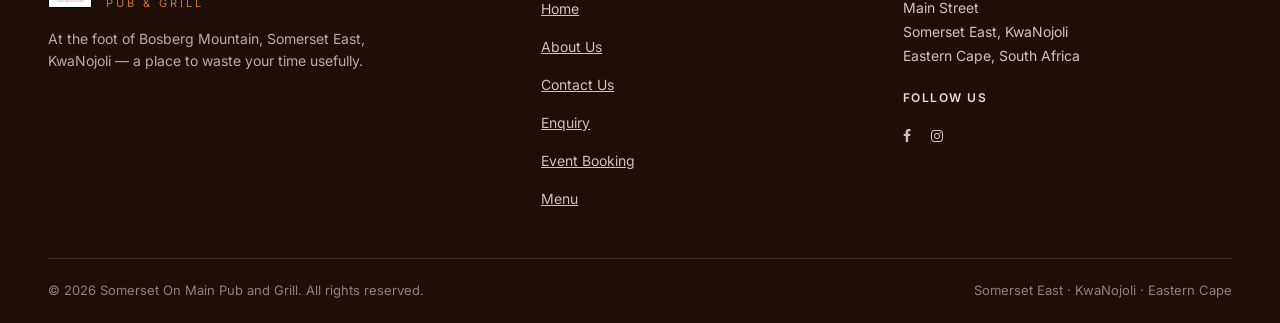
==== commit 8069ef36: "Updated my styles.css added accordion button styling and added new images to my assets." ====
--- a/pages/about.html
+++ b/pages/about.html
@@ -1,171 +1,140 @@
-<!DOCTYPE html>
-<html lang="en">
-<head>
-  <meta charset="UTF-8">
-  <meta name="viewport" content="width=device-width, initial-scale=1.0">
-  <!-- SEO: unique title (50-60 characters), description (120-160 characters) and keywords for this page -->
-  <title>About Us | Somerset On Main Pub and Grill, Somerset East</title>
-  <meta name="description" content="Learn the story of Somerset On Main Pub and Grill, founded in 2009 in Somerset East (KwaNojoli). Read our mission and vision and browse our photo gallery.">
-  <meta name="keywords" content="about Somerset On Main, restaurant history, Mr Raulstone, Lauren Raulstone, Somerset East restaurant, KwaNojoli, mission and vision, photo gallery">
-  <meta name="author" content="Owethu Manene">
-  <meta name="robots" content="index, follow">
-  <link rel="canonical" href="https://owethu618.github.io/Somerset-On-Main-Pub-and-Grill/pages/about.html">
-  <!-- Open Graph: controls how the page looks when shared on Facebook / WhatsApp -->
-  <meta property="og:type" content="website">
-  <meta property="og:site_name" content="Somerset On Main Pub and Grill">
-  <meta property="og:title" content="About Us | Somerset On Main Pub and Grill, Somerset East">
-  <meta property="og:description" content="Learn the story of Somerset On Main Pub and Grill, founded in 2009 in Somerset East (KwaNojoli). Read our mission and vision and browse our photo gallery.">
-  <meta property="og:url" content="https://owethu618.github.io/Somerset-On-Main-Pub-and-Grill/pages/about.html">
-  <meta property="og:image" content="https://owethu618.github.io/Somerset-On-Main-Pub-and-Grill/assets/images/somerset-on-main-veranda-flags.avif">
-  <meta property="og:locale" content="en_ZA">
-  <link rel="icon" type="image/jpeg" href="../assets/images/somerset-on-main-logo.jpg">
-  <link rel="stylesheet" href="../assets/css/styles.css">
-  <link rel="preconnect" href="https://fonts.googleapis.com">
-  <link rel="preconnect" href="https://fonts.gstatic.com" crossorigin>
-  <link href="https://fonts.googleapis.com/css2?family=Playfair+Display:ital,wght@0,500;0,600;0,700;1,500;1,600&family=Inter:wght@400;500;600&display=swap" rel="stylesheet">
-</head>
-<body class="">
-  <a class="skip-link" href="#main">Skip to main content</a>
-  <header class="site-header">
-    <!-- Navigation bar -->
-    <nav class="navbar" aria-label="Main navigation">
-      <!-- Logo -->
-      <a class="navbar__brand" href="../index.html" aria-label="Somerset On Main Pub and Grill - home">
-        <div class="logo-badge">
-          <img src="../assets/images/somerset-on-main-logo.jpg" width="44" height="44" alt="Somerset On Main Pub and Grill logo">
-        </div>
-        <div class="navbar__brand-text">
-          <span class="navbar__brand-name">Somerset <span class="accent">"On Main"</span></span>
-          <span class="navbar__brand-tag">PUB &amp; GRILL</span>
-        </div>
-      </a>
-      <!-- Hamburger button (only visible on small screens) -->
-      <button type="button" class="hamburger" aria-label="Toggle navigation menu" aria-expanded="false" aria-controls="nav-links">
-        <span></span><span></span><span></span>
-      </button>
-      <div class="navbar__links" id="nav-links">
-      <a href="../index.html">Home</a>
-      <a href="about.html" class="active" aria-current="page">About Us</a>
-      <a href="contact.html">Contact Us</a>
-      <a href="enquiry.html">Enquiry</a>
-      <a href="eventbooking.html">Event Booking</a>
-      <a href="menu.html">Menu</a>
-      </div>
-    </nav>
-  </header>
-
-  <!-- Main section -->
-  <main id="main" class="page-hero">
-    <section>
-      <h1>About Us</h1>
-      <span class="underline"></span>
-      <h2>Background</h2>
-      <p>Somerset On Main Pub and Grill is known for its delicious fresh food and its signature flame-grilled meat.
-         Somerset On Main Pub and Grill was founded on 27 July 2009 by Mr Raulstone.
-         A restaurant rooted in a beautiful town called Somerset East, now known as KwaNojoli.
-         Somerset On Main Pub and Grill has been owned by Mr Raulstone&rsquo;s daughter, Lauren Raulstone, for the past 3 years, and the restaurant is still going strong.</p>
-      <img class="lead-image" src="../assets/images/somerset-on-main-veranda-flags.avif" width="960" height="656"
-           alt="Covered veranda at Somerset On Main decorated with international flags">
-    </section>
-    <hr>
-    <section>
-      <h2>Mission</h2>
-      <p>Committed to serving great food, creating a welcoming atmosphere, and continually improving one stride at a time.</p>
-      <h2>Vision</h2>
-      <p>To be the premier dining destination in Somerset East, known for our exceptional food, outstanding service, and memorable experiences.
-         Continuing to serve different kinds of food filled with culture and the warmth of the community,
-         and looking forward to welcoming familiar and new faces from around South Africa and around the world.</p>
-    </section>
-    <hr>
-    <!-- Photo gallery with lightbox: click a photo to enlarge it -->
-    <section aria-labelledby="gallery-heading">
-      <h2 id="gallery-heading">Photo Gallery</h2>
-      <p>Click any photo to view it larger. Use the arrow buttons, the left/right arrow keys or swipe to move between photos.</p>
-      <div class="gallery">
-        <a href="../assets/images/somerset-on-main-restaurant-entrance.jpg" data-lightbox="gallery" data-caption="The entrance to Somerset "On Main" Pub &amp; Restaurant">
-          <img src="../assets/images/somerset-on-main-restaurant-entrance.jpg" alt="Entrance of Somerset On Main Pub and Grill with its signboard and South African flag" width="922" height="922" loading="lazy">
-        </a>
-        <a href="../assets/images/somerset-on-main-street-view-motorbikes.jpg" data-lightbox="gallery" data-caption="Motorbikes parked outside on Main Street">
-          <img src="../assets/images/somerset-on-main-street-view-motorbikes.jpg" alt="Street view of Somerset On Main Pub and Grill with two motorbikes parked outside" width="960" height="720" loading="lazy">
-        </a>
-        <a href="../assets/images/somerset-on-main-veranda-flags.avif" data-lightbox="gallery" data-caption="The veranda, decorated with flags from around the world">
-          <img src="../assets/images/somerset-on-main-veranda-flags.avif" alt="Covered veranda at Somerset On Main decorated with international flags" width="960" height="656" loading="lazy">
-        </a>
-        <a href="../assets/images/somerset-on-main-sunset-balcony.jpg" data-lightbox="gallery" data-caption="Sunset over Somerset East from the balcony">
-          <img src="../assets/images/somerset-on-main-sunset-balcony.jpg" alt="Orange sunset sky seen from the balcony of Somerset On Main towards Bosberg Mountain" width="1200" height="1600" loading="lazy">
-        </a>
-        <a href="../assets/images/somerset-on-main-outdoor-terrace.webp" data-lightbox="gallery" data-caption="Our outdoor terrace under the umbrellas">
-          <img src="../assets/images/somerset-on-main-outdoor-terrace.webp" alt="Guests enjoying the outdoor terrace under red umbrellas at Somerset On Main" width="474" height="355" loading="lazy">
-        </a>
-        <a href="../assets/images/somerset-on-main-live-music-night.webp" data-lightbox="gallery" data-caption="Live music inside the pub">
-          <img src="../assets/images/somerset-on-main-live-music-night.webp" alt="Two musicians performing live music inside Somerset On Main Pub and Grill" width="474" height="266" loading="lazy">
-        </a>
-        <a href="../assets/images/somerset-on-main-chicken-wings-and-chips.avif" data-lightbox="gallery" data-caption="Chicken wings and chips, a favourite">
-          <img src="../assets/images/somerset-on-main-chicken-wings-and-chips.avif" alt="Plate of grilled chicken wings, golden chips and dipping sauces" width="980" height="656" loading="lazy">
-        </a>
-        <a href="../assets/images/somerset-on-main-happy-hour-cocktail.jpg" data-lightbox="gallery" data-caption="A cocktail from our bar">
-          <img src="../assets/images/somerset-on-main-happy-hour-cocktail.jpg" alt="Colourful orange and red cocktail garnished with a cherry on the bar counter" width="873" height="1220" loading="lazy">
-        </a>
-      </div>
-    </section>
-  </main>
-
-  <!-- Footer -->
-  <footer class="footer">
-    <div class="footer__grid">
-      <div class="footer__brand">
-        <div class="footer__brand-top">
-          <div class="logo-badge">
-            <img src="../assets/images/somerset-on-main-logo.jpg" width="44" height="44" alt="Somerset On Main Pub and Grill logo" loading="lazy">
-          </div>
-          <div>
-            <div class="footer__brand-name">Somerset "On Main"</div>
-            <div class="footer__brand-tag">PUB &amp; GRILL</div>
-          </div>
-        </div>
-        <p class="footer__brand-desc">
-          At the foot of Bosberg Mountain, Somerset East, KwaNojoli &mdash; a place to waste your time usefully.
-        </p>
-      </div>
-      <!-- Footer quick links -->
-      <div class="footer__quicklinks">
-        <h4>QUICK LINKS</h4>
-        <ul class="footer__links">
-        <li><a href="../index.html">Home</a></li>
-        <li><a href="about.html">About Us</a></li>
-        <li><a href="contact.html">Contact Us</a></li>
-        <li><a href="enquiry.html">Enquiry</a></li>
-        <li><a href="eventbooking.html">Event Booking</a></li>
-        <li><a href="menu.html">Menu</a></li>
-        </ul>
-      </div>
-      <!-- Physical address -->
-      <div class="footer__find">
-        <h4>FIND US</h4>
-        <address>
-          Main Street<br>
-          Somerset East, KwaNojoli<br>
-          Eastern Cape, South Africa
-        </address>
-        <h4>FOLLOW US</h4>
-        <!-- Social media links -->
-        <div class="footer__social">
-          <a href="https://www.facebook.com/SomersetOnMainPubandGrill" target="_blank" rel="noopener" aria-label="Somerset On Main on Facebook"><i class="fa fa-facebook" aria-hidden="true"></i></a>
-          <a href="https://www.instagram.com/somerset_on_main_pub_and_grill/" target="_blank" rel="noopener" aria-label="Somerset On Main on Instagram"><i class="fa fa-instagram" aria-hidden="true"></i></a>
-        </div>
-      </div>
-    </div>
-
-    <div class="footer__status"><span class="open-status" data-open-status role="status">Checking opening hours...</span></div>
-    <div class="footer__bottom">
-      <span>&copy; 2026 Somerset On Main Pub and Grill. All rights reserved.</span>
-      <span>Somerset East &middot; KwaNojoli &middot; Eastern Cape</span>
-    </div>
-    <div class="timestamp" id="time" aria-hidden="true"></div>
-  </footer>
-
-  <script src="../assets/js/main.js" defer></script>
-  <script src="../assets/js/lightbox.js" defer></script>
-
-</body>
-</html>
+<!DOCTYPE html>
+<html lang="en">
+<head>
+    <meta charset="UTF-8">
+    <meta name="viewport" content="width=device-width, initial-scale=1.0">
+    <title>About Us | Somerset On Main</title>
+
+    <!-- SEO: added -->
+    <meta name="description" content="Learn the story of Somerset On Main Pub and Grill, founded in 2009 in Somerset East (KwaNojoli) and run by the Raulstone family.">
+    <meta name="keywords" content="Somerset On Main, pub and grill, restaurant Somerset East, KwaNojoli, steak, ribs, cocktails, Eastern Cape">
+    <meta name="author" content="Owethu Manene">
+    <meta name="robots" content="index, follow">
+    <meta name="theme-color" content="#1e0e08">
+    <link rel="canonical" href="https://owethu618.github.io/Somerset-On-Main-Pub-and-Grill/pages/about.html">
+    <link rel="icon" type="image/jpeg" href="../assets/images/Somerset On Main Pub and Grill Logo.jpg">
+    <meta property="og:type" content="website">
+    <meta property="og:site_name" content="Somerset On Main Pub and Grill">
+    <meta property="og:title" content="About Us | Somerset On Main Pub & Grill, Somerset East">
+    <meta property="og:description" content="Learn the story of Somerset On Main Pub and Grill, founded in 2009 in Somerset East (KwaNojoli) and run by the Raulstone family.">
+    <meta property="og:url" content="https://owethu618.github.io/Somerset-On-Main-Pub-and-Grill/pages/about.html">
+    <meta property="og:image" content="https://owethu618.github.io/Somerset-On-Main-Pub-and-Grill/assets/images/Somerset%20On%20Main%20Pub%20and%20Grill%20Logo.jpg">
+    <meta property="og:locale" content="en_ZA">
+    <meta name="twitter:card" content="summary">
+    <meta name="twitter:title" content="About Us | Somerset On Main Pub & Grill, Somerset East">
+    <meta name="twitter:description" content="Learn the story of Somerset On Main Pub and Grill, founded in 2009 in Somerset East (KwaNojoli) and run by the Raulstone family.">
+
+    <link rel="stylesheet" href="../assets/images/css/styles.css">
+    <link rel="preconnect" href="https://fonts.googleapis.com">
+<link rel="preconnect" href="https://fonts.gstatic.com" crossorigin>
+<link href="https://fonts.googleapis.com/css2?family=Playfair+Display:ital,wght@0,500;0,600;0,700;1,500;1,600&family=Inter:wght@400;500;600&display=swap" rel="stylesheet">
+
+</head>
+<body>
+  <!--Navigation Bar-->
+     <header class="site-header">
+        <nav class="navbar">
+        <div class="navbar__brand">
+          <div class="logo-badge">
+            <a href="../index.html"><img src="../assets/images/Somerset On Main Pub and Grill Logo.jpg" width="100%" height="100%" alt="Somerset On Main logo"></a>
+          </div>
+          <div class="navbar__brand-text">
+            <span class="navbar__brand-name">Somerset <span class="accent">"On Main"</span></span>
+            <span class="navbar__brand-tag">PUB &amp; GRILL</span>
+          </div>
+        </div>
+              <div class="navbar__links">
+                  <a href="../index.html">Home</a>
+                  <a href="about.html" class="active">About Us</a>
+                  <a href="contact.html">Contact Us</a>
+                  <a href="enquiry.html">Enquiry</a>
+                  <a href="eventbooking.html">Event Booking</a>
+                  <a href="menu.html">Menu</a>
+
+  </div>
+
+
+        </nav>
+    </header>
+    <main class="about-page">
+      <section class="page-banner">
+        <span class="menu-eyebrow">ROOTED IN SOMERSET EAST</span>
+        <h1>Our story, served with warmth.</h1>
+        <p>A local pub and grill built around good food, genuine hospitality and the community we call home.</p>
+      </section>
+      <section class="about-story">
+        <div class="about-story__photo">
+          <img src="https://images.unsplash.com/photo-1517248135467-4c7edcad34c4?auto=format&amp;fit=crop&amp;w=1200&amp;q=85" alt="Welcoming restaurant dining room ready for guests" loading="lazy">
+          <span>Somerset East · KwaNojoli</span>
+        </div>
+        <div class="about-story__copy">
+          <span class="menu-eyebrow">A FAMILY-OWNED LOCAL</span>
+          <h2>Good things bring people together.</h2>
+          <p>Founded on 27 July 2009 by Mr Raulstone, Somerset On Main Pub and Grill has grown alongside the beautiful town of Somerset East, now known as KwaNojoli.</p>
+          <p>Today, his daughter Lauren Raulstone carries the story forward. We’re proud to welcome neighbours, travellers and new friends for fresh food, signature flame-grilled meat and the easy-going community spirit that makes this place feel like home.</p>
+          <a class="text-link" href="menu.html">See what’s cooking <span aria-hidden="true">→</span></a>
+        </div>
+      </section>
+      <section class="about-values">
+        <article class="about-value-card"><span class="menu-eyebrow">WHAT WE BELIEVE</span><h2>Our mission</h2><p>Serve great food, create a welcoming atmosphere and keep improving—one thoughtful step at a time.</p></article>
+        <article class="about-value-card"><span class="menu-eyebrow">WHERE WE’RE GOING</span><h2>Our vision</h2><p>Be Somerset East’s favourite place to dine, known for exceptional food, warm service and memorable moments shaped by our community.</p></article>
+      </section>
+      <section class="about-cta">
+        <div><span class="menu-eyebrow">COME ON IN</span><h2>There’s always room at our table.</h2></div>
+        <a class="btn btn-primary" href="contact.html">Visit us</a>
+      </section>
+    </main>
+
+
+   <footer class="footer">
+  <div class="footer__grid">
+    <div class="footer__brand">
+      <div class="footer__brand-top">
+        <div class="logo-badge">
+        <img src="../assets/images/Somerset On Main Pub and Grill Logo.jpg" width="100%" height="100%" alt="Somerset On Main logo">
+    </div>
+        <div>
+          <div class="footer__brand-name">Somerset "On Main"</div>
+          <div class="footer__brand-tag">PUB &amp; GRILL</div>
+        </div>
+      </div>
+      <p class="footer__brand-desc">
+        At the foot of Bosberg Mountain, Somerset East, KwaNojoli — a place to waste your time usefully.
+      </p>
+    </div>
+<!--Footer Quicklinks-->
+    <div class="footer__quicklinks">
+      <h4>QUICK LINKS</h4>
+      <ul class="footer__links">
+       <li><a href="../index.html"><u>Home</u></a></li>
+        <li><a href="about.html"><u>About Us</u></a></li>
+       <li><a href="contact.html"><u>Contact Us</u></a></li>
+       <li><a href="enquiry.html"><u>Enquiry</u></a></li>
+        <li><a href="eventbooking.html"><u>Event Booking</u></a></li>
+        <li><a href="menu.html"><u>Menu</u></a></li>
+      </ul>
+    </div>
+<!--Establishments' physical address-->
+    <div class="footer__find">
+      <h4>FIND US</h4>
+      <address>
+        Main Street<br>
+        Somerset East, KwaNojoli<br>
+        Eastern Cape, South Africa
+      </address>
+      <!--Social Media Links-->
+      <h4>FOLLOW US</h4>
+      <div class="footer__social">
+        <a href="https://www.facebook.com/SomersetOnMainPubandGrill" target="_blank"><i class="fa fa-facebook"></i></a>
+        <a href="https://www.instagram.com/somerset_on_main_pub_and_grill/" target="_blank"><i class="fa fa-instagram"></i></a>
+      </div>
+    </div>
+  </div>
+
+  <div class="footer__bottom">
+    <span>© 2026 Somerset On Main Pub and Grill. All rights reserved.</span>
+    <span>Somerset East · KwaNojoli · Eastern Cape</span>
+  </div>
+</footer>
+</body>
+</html>
--- a/assets/images/css/styles.css
+++ b/assets/images/css/styles.css
@@ -0,0 +1,1457 @@
+@import url('https://cdnjs.cloudflare.com/ajax/libs/font-awesome/4.7.0/css/font-awesome.min.css');
+
+:root {
+  --brown-dark: #1e0e08;
+  --bg-page: #f4efe3;
+  --orange-accent: #c9762f;
+  --text-heading: #2a1710;
+  --text-body: #5c4e3f;
+  --brown-btn: #3b2310;
+  --brown-btn-hover: #4a2c14;
+  --border-input: #dcc9a1;
+  --input-bg: #faf6ec;
+  --grey-link: #cfc4b8;
+  --hairline: rgba(255,255,255,0.12);
+}
+
+* { box-sizing: border-box;
+  margin: 0;
+  padding: 0;
+}
+
+html{
+  scroll-behavior: smooth;
+}
+
+body {
+  margin: 0;
+  font-family: 'Inter', sans-serif;
+  /*background:#f4f4f9;*/
+  color: var(--text-heading);
+  line-height: 1.5;
+}
+
+.home-page {
+  background-image: url('../back4.jpg');
+  background-size: cover;
+  background-position: center;
+}
+
+.site-header { background: var(--brown-dark);
+padding: 20px 8%;
+display: flex;
+align-items: center;
+top: 0;
+border:#3b2310 1px solid;
+color: #fff;
+z-index: 1000;
+
+ }
+
+ .hero {
+    position: relative;
+    min-height: 640px;
+    background-size: cover;
+    background-position: center;
+    display: flex;
+    align-items: center;
+    justify-content: center;
+    text-align: center;
+    padding: 60px 20px;
+  }
+
+  .cta-button{
+    align-items:last baseline;
+    border: orange 1px solid; 
+    background-color:#c9762f;
+
+    
+  }
+
+  .eyebrow {
+    color: var(--brown-btn);
+    letter-spacing: 3px;
+    font-family: Arial, sans-serif;
+    font-size: 3.85rem;
+    margin-bottom: 20px;
+    color: white;
+    animation: flash-animation 1s infinite;
+  }
+  @keyframes flash-animation {
+    50% { color: white; }
+    100% { color: red; }
+  }
+
+   .hero-buttons {
+    display: flex;
+    gap: 16px;
+    justify-content: center;
+    font-family: Arial, sans-serif;
+  }
+
+  .btn {
+    padding: 14px 28px;
+    font-size: 0.95rem;
+    font-weight: 600;
+    border-radius: 4px;
+    text-decoration: none;
+    display: inline-block;
+  }
+select.custom-dropdown, 
+select.custom-dropdown::picker(select) {
+  appearance: base-select;
+}
+
+/* Style the main trigger button */
+select.custom-dropdown {
+  padding: 10px 15px;
+  font-size: 16px;
+  border: 2px solid #ccc;
+  border-radius: 6px;
+  background-color: #fff;
+  cursor: pointer;
+  min-width: 200px;
+  transition: border-color 0.2s;
+}
+
+select.custom-dropdown:hover {
+  border-color: #007bff;
+}
+
+/* Style the actual dropdown menu (the popover picker) */
+select.custom-dropdown::picker(select) {
+  background-color: #fff;
+  border: 1px solid #ddd;
+  border-radius: 6px;
+  box-shadow: 0 4px 12px rgba(0, 0, 0, 0.1);
+  padding: 5px 0;
+}
+
+/* Style individual options inside the menu */
+select.custom-dropdown option {
+  padding: 10px 15px;
+  cursor: pointer;
+}
+
+select.custom-dropdown option:hover {
+  background-color: #f8f9fa;
+  color: #007bff;
+}
+
+  .btn-primary {
+    background: var(--border-input);
+    color: #1a0f0a;
+    border: 2px solid var(--brown-btn);
+    box-shadow: 0 4px 6px rgba(0, 0, 0, 0.1);
+    border-radius: 999px;
+  }
+  .btn-primary:hover{
+    background-color: #0052a3; 
+    transform: translateY(-2px); 
+    box-shadow: 0 6px 12px rgba(0, 0, 0, 0.15);
+  }
+
+   .btn-secondary {
+    background: var(--border-input);
+    color: var(--text-cream);
+    border: 2px solid var(--brown-btn);
+    border-radius: 999px;
+
+  }
+
+  .btn-secondary:hover {
+    background-color: #0052a3;
+    transform: translateY(-2px);
+    box-shadow: 0 6px 12px rgba(0, 0, 0, 0.15);
+    
+  }
+ .site-logo img {  
+  max-width: 20%;
+  height: auto;
+  border-radius: 4px;
+
+ }
+
+a { text-decoration: none; color: inherit; }
+
+/* ============ LOGO BADGE ============ */
+.logo-badge {
+  width: 44px;
+  height: 44px;
+  background: #fff;
+  border: 1px solid #000;
+  border-radius: 2px;
+  display: flex;
+  align-items: center;
+  justify-content: center;
+  flex-shrink: 0;
+}
+
+.logo-badge svg { width: 24px; height: 24px; }
+
+/* ============ NAVBAR ============ */
+.navbar {
+  display: flex;
+  align-items: center;
+  justify-content: space-between;
+  background: var(--brown-dark);
+  padding: 14px 48px;
+  border-bottom: 1px solid #000;
+}
+
+.navbar__brand {
+  display: flex;
+  align-items: center;
+  gap: 12px;
+}
+
+.navbar__brand-text {
+  display: flex;
+  flex-direction: column;
+  line-height: 1.15;
+}
+
+.navbar__brand-name {
+  font-family: 'Playfair Display', serif;
+  font-weight: 700;
+  font-size: 20px;
+  color: #fff;
+}
+
+.navbar__brand-name .accent { color: var(--orange-accent); }
+
+.navbar__brand-tag {
+  font-size: 11px;
+  letter-spacing: 3px;
+  color: var(--orange-accent);
+  margin-top: 2px;
+}
+
+.navbar__links {
+  display: flex;
+  align-items: center;
+  gap: 6px;
+}
+
+.navbar__links a {
+  font-size: 15px;
+  color: #f1e9dd;
+  padding: 10px 16px;
+  border-radius: 4px;
+  transition: color 0.2s ease, background 0.2s ease;
+}
+
+.navbar__links a:hover { color: var(--orange-accent); }
+
+.navbar__links a.active {
+  background: #2a1710;
+  color: var(--orange-accent);
+  font-weight: 500;
+}
+
+/* ============ PAGE HERO ============ */
+.page-hero {
+  max-width: 1200px;
+  margin: 0 auto;
+  padding: 64px 48px 24px;
+  background: var(--bg-page);
+}
+
+.page-hero h1 {
+  font-family: 'Playfair Display', serif;
+  font-size: 40px;
+  font-weight: 600;
+  margin: 0 0 14px;
+}
+
+.page-hero .underline {
+  width: 56px;
+  height: 3px;
+  background: var(--orange-accent);
+  display: block;
+}
+
+.page-intro {
+  max-width: 1200px;
+  margin: 0 auto;
+  padding: 0 48px 40px;
+  background: var(--bg-page);
+  font-size: 16px;
+  color: var(--text-body);
+  line-height: 1.6;
+}
+
+/* ============ FORMS (shared) ============ */
+.form-field { display: flex; flex-direction: column; gap: 8px; margin-bottom: 22px; }
+.form-field label { font-size: 14px; font-weight: 600; color: var(--text-heading); }
+
+input, textarea {
+  width: 100%;
+  padding: 14px 16px;
+  background: var(--input-bg);
+  border: 1px solid var(--border-input);
+  border-radius: 4px;
+  font-family: 'Inter', sans-serif;
+  font-size: 15px;
+  color: var(--text-heading);
+}
+
+textarea { min-height: 120px; resize: vertical; }
+::placeholder { color: #a89478; }
+
+.btn-dark {
+  align-self: flex-start;
+  background: var(--brown-btn);
+  color: #fff;
+  border: none;
+  padding: 14px 28px;
+  font-size: 15px;
+  font-weight: 600;
+  border-radius: 4px;
+  cursor: pointer;
+  transition: background 0.2s ease;
+}
+
+.btn-dark:hover { background: var(--brown-btn-hover); }
+
+
+/* ============ CONTACT PAGE ============ */
+.contact-grid {
+  display: grid;
+  grid-template-columns: 1fr 1fr;
+  gap: 60px;
+  max-width: 1200px;
+  margin: 0 auto;
+  padding: 0 48px 56px;
+  background: var(--bg-page);
+}
+
+.contact-info h3 {
+  font-size: 15px;
+  color: var(--text-heading);
+  margin: 0 0 8px;
+  font-weight: 600;
+}
+
+.underlined-link {
+    text-decoration: underline;
+}
+
+.contact-info p {
+  margin: 0 0 28px;
+  color: var(--orange-accent);
+  font-size: 15px;
+  line-height: 1.7;
+}
+
+
+.contact-info .social a {
+  color: var(--orange-accent);
+  margin-right: 20px;
+  font-size: 15px;
+}
+
+.contact-form {
+  display: flex;
+  flex-direction: column;
+  gap: 18px;
+}
+
+.find-us {
+  max-width: 1200px;
+  margin: 0 auto;
+  padding: 0 48px 64px;
+  background: var(--bg-page);
+}
+
+.find-us h2 {
+  font-family: 'Playfair Display', serif;
+  font-size: 26px;
+  margin: 0 0 14px;
+}
+
+.map-frame {
+  width: 100%;
+  height: 360px;
+  border: 1px solid #ddd;
+  border-radius: 4px;
+  overflow: hidden;
+}
+
+.map-frame iframe { width: 100%; height: 100%; border: 0; }
+
+.map-caption { margin-top: 14px; font-size: 14px; color: var(--orange-accent); }
+
+/* ---------- menu search + filters ---------- */
+.menu-tools { margin: 24px 0 8px; display: flex; flex-direction: column; gap: 14px; }
+.search-wrap { position: relative; max-width: 520px; }
+.search-wrap input[type="search"] { padding-right: 44px; }
+.clear-search {
+  position: absolute; right: 6px; top: 50%; transform: translateY(-50%);
+  background: none; border: none; font-size: 22px; line-height: 1; cursor: pointer;
+  color: var(--text-body); padding: 6px 10px;
+}
+.filter-bar { display: flex; gap: 10px; flex-wrap: wrap; }
+.filter-btn {
+  background: var(--input-bg); border: 2px solid var(--brown-btn); color: var(--text-heading);
+  padding: 8px 18px; border-radius: 999px; font-weight: 600; cursor: pointer; font-size: 14px;
+  font-family: 'Inter', sans-serif; transition: background 0.2s ease, color 0.2s ease;
+}
+.filter-btn:hover { background: var(--border-input); }
+.filter-btn.active { background: var(--brown-btn); color: #fff; }
+.search-status { font-size: 14px; color: var(--text-body); min-height: 1.4em; }
+.no-results { background: var(--input-bg); padding: 18px; border-radius: 6px; border: 1px dashed var(--border-input); }
+.link-button { background: none; border: none; text-decoration: underline; color: var(--orange-accent); cursor: pointer; font-size: inherit; font-weight: 600; }
+.menu-group { margin-top: 26px; }
+.menu-group > h3 { font-family: 'Playfair Display', serif; font-size: 24px; color: var(--orange-accent); border-bottom: 1px solid #ddcdb0; padding-bottom: 6px; margin-bottom: 14px; }
+.dish { padding: 10px 0 14px; border-bottom: 1px dotted #ddcdb0; }
+.dish[hidden], .menu-group[hidden], .no-results[hidden] { display: none; }
+.dish__head { display: flex; justify-content: space-between; gap: 16px; align-items: baseline; }
+.dish__name { font-size: 17px; font-weight: 600; color: var(--text-heading); }
+.dish__price { font-weight: 700; white-space: nowrap; color: var(--text-heading); }
+.dish__desc { font-size: 14px; color: var(--text-body); margin: 4px 0 0; }
+.menu-note { font-size: 14px; font-style: italic; }
+
+
+
+
+/* ============ ENQUIRY / EVENT BOOKING PAGES ============ */
+.form-section {
+  max-width: 640px;
+  margin: 0 auto;
+  padding: 0 48px 64px;
+  background: var(--bg-page);
+}
+
+/* stretch the cream background full width behind narrow forms */
+.form-page-bg { background: var(--bg-page); }
+
+/* ============ MENU PAGE ============ */
+.menu-section {
+  max-width: 900px;
+  margin: 0 auto;
+  padding: 0 48px 64px;
+  background: var(--bg-page);
+}
+
+.menu-category h2 {
+  font-family: 'Playfair Display', serif;
+  font-size: 24px;
+  color: var(--orange-accent);
+  margin: 0 0 10px;
+}
+
+.menu-category hr {
+  border: none;
+  border-top: 1px solid #ddcdb0;
+  margin: 0 0 24px;
+}
+
+.menu-item {
+  display: flex;
+  justify-content: space-between;
+  align-items: baseline;
+  margin-bottom: 6px;
+}
+
+.menu-item .name { font-weight: 600; font-size: 16px; }
+.menu-item .price { font-weight: 600; font-size: 16px; }
+
+.menu-item-desc {
+  color: var(--orange-accent);
+  font-size: 14px;
+  margin: 0 0 22px;
+}
+
+.menu-page {
+  background: var(--bg-page);
+}
+
+.menu-hero {
+  display: grid;
+  grid-template-columns: minmax(0, 1fr) minmax(280px, 0.85fr);
+  align-items: center;
+  gap: clamp(32px, 7vw, 96px);
+  max-width: 1200px;
+  margin: 0 auto;
+  padding: clamp(56px, 9vw, 112px) 48px;
+}
+
+.menu-hero__content { max-width: 560px; }
+.menu-eyebrow {
+  display: block;
+  color: var(--orange-accent);
+  font-size: 11px;
+  font-weight: 700;
+  letter-spacing: 2.4px;
+  line-height: 1.5;
+}
+
+.menu-hero h1 {
+  margin: 14px 0 18px;
+  color: var(--text-heading);
+  font-family: 'Playfair Display', serif;
+  font-size: clamp(42px, 6vw, 72px);
+  font-weight: 600;
+  line-height: 1.05;
+}
+
+.menu-hero__content > p,
+.menu-intro > p {
+  color: var(--text-body);
+  font-size: 16px;
+  line-height: 1.8;
+}
+
+.menu-hero__button {
+  display: inline-flex;
+  align-items: center;
+  gap: 18px;
+  margin-top: 28px;
+  padding: 14px 22px;
+  border-radius: 999px;
+  background: var(--brown-btn);
+  color: #fff;
+  font-size: 14px;
+  font-weight: 600;
+  text-decoration: none;
+  transition: background 180ms ease, transform 180ms ease;
+}
+
+.menu-hero__button:hover,
+.menu-hero__button:focus-visible {
+  background: var(--brown-btn-hover);
+  transform: translateY(-2px);
+}
+
+.menu-hero__image,
+.menu-poster {
+  position: relative;
+  display: block;
+  overflow: hidden;
+  border-radius: 14px;
+  background: #e7ddcf;
+}
+
+.menu-hero__image {
+  height: clamp(300px, 38vw, 470px);
+  box-shadow: 0 22px 55px rgba(42, 23, 16, 0.18);
+}
+
+.menu-hero__image img,
+.menu-poster img {
+  display: block;
+  width: 100%;
+  height: 100%;
+  object-fit: cover;
+  transition: transform 350ms ease;
+}
+
+.menu-hero__image:hover img,
+.menu-poster:hover img,
+.menu-hero__image:focus-visible img,
+.menu-poster:focus-visible img {
+  transform: scale(1.04);
+}
+
+.menu-image-hint {
+  position: absolute;
+  right: 14px;
+  bottom: 14px;
+  display: inline-flex;
+  gap: 8px;
+  align-items: center;
+  padding: 9px 13px;
+  border: 1px solid rgba(255, 255, 255, 0.35);
+  border-radius: 999px;
+  background: rgba(30, 14, 8, 0.78);
+  color: #fff;
+  font-size: 12px;
+  font-weight: 600;
+}
+
+.menu-nav {
+  position: sticky;
+  top: 82px;
+  z-index: 10;
+  display: flex;
+  justify-content: center;
+  gap: 12px;
+  overflow-x: auto;
+  padding: 14px 20px;
+  border-top: 1px solid rgba(59, 35, 16, 0.1);
+  border-bottom: 1px solid rgba(59, 35, 16, 0.1);
+  background: rgba(250, 246, 236, 0.96);
+  backdrop-filter: blur(12px);
+}
+
+.menu-nav a {
+  flex: 0 0 auto;
+  padding: 9px 17px;
+  border: 1px solid var(--border-input);
+  border-radius: 999px;
+  color: var(--text-heading);
+  font-size: 13px;
+  font-weight: 600;
+  text-decoration: none;
+  transition: background 180ms ease, border-color 180ms ease, color 180ms ease;
+}
+
+.menu-nav a:hover,
+.menu-nav a:focus-visible {
+  border-color: var(--brown-btn);
+  background: var(--brown-btn);
+  color: #fff;
+}
+
+.menu-content {
+  max-width: 1200px;
+  margin: 0 auto;
+  padding: 82px 48px 96px;
+  scroll-margin-top: 80px;
+}
+
+.menu-intro {
+  max-width: 650px;
+  margin: 0 auto 56px;
+  text-align: center;
+}
+
+.menu-intro h2,
+.menu-category__heading h3 {
+  margin: 8px 0 10px;
+  color: var(--text-heading);
+  font-family: 'Playfair Display', serif;
+  font-size: clamp(32px, 4vw, 46px);
+  font-weight: 600;
+}
+
+.menu-category {
+  margin: 0 0 76px;
+  scroll-margin-top: 88px;
+}
+
+.menu-category__heading {
+  display: flex;
+  align-items: end;
+  justify-content: space-between;
+  gap: 20px;
+  margin-bottom: 23px;
+  padding-bottom: 18px;
+  border-bottom: 1px solid var(--border-input);
+}
+
+.menu-category__heading h3 {
+  margin-bottom: 0;
+  font-size: clamp(28px, 3.5vw, 38px);
+}
+
+.menu-category__count {
+  padding-bottom: 5px;
+  color: var(--text-body);
+  font-size: 12px;
+  font-weight: 600;
+  white-space: nowrap;
+}
+
+.menu-category__note {
+  margin: -7px 0 22px;
+  color: var(--text-body);
+  font-size: 14px;
+}
+
+.menu-card-grid {
+  display: grid;
+  grid-template-columns: repeat(2, minmax(0, 1fr));
+  gap: 16px;
+}
+
+.menu-card {
+  display: grid;
+  grid-template-columns: 78px minmax(0, 1fr);
+  align-items: start;
+  gap: 16px;
+  min-width: 0;
+  padding: 22px 24px;
+  border: 1px solid rgba(220, 201, 161, 0.8);
+  border-radius: 10px;
+  background: var(--input-bg);
+  box-shadow: 0 5px 18px rgba(42, 23, 16, 0.035);
+  transition: border-color 180ms ease, box-shadow 180ms ease, transform 180ms ease;
+}
+
+.menu-card__image {
+  display: block;
+  width: 78px;
+  height: 78px;
+  overflow: hidden;
+  border-radius: 8px;
+  background: #e7ddcf;
+}
+
+.menu-card__image img {
+  display: block;
+  width: 100%;
+  height: 100%;
+  object-fit: cover;
+  transition: transform 250ms ease;
+}
+
+.menu-card__image:hover img,
+.menu-card__image:focus-visible img {
+  transform: scale(1.1);
+}
+
+.menu-card__image:focus-visible {
+  outline: 3px solid var(--orange-accent);
+  outline-offset: 3px;
+}
+
+.menu-card:hover {
+  transform: translateY(-3px);
+  border-color: var(--orange-accent);
+  box-shadow: 0 12px 26px rgba(42, 23, 16, 0.09);
+}
+
+.menu-card__top {
+  display: flex;
+  align-items: baseline;
+  justify-content: space-between;
+  gap: 16px;
+}
+
+.menu-card h4 {
+  color: var(--text-heading);
+  font-family: 'Playfair Display', serif;
+  font-size: 18px;
+  font-weight: 600;
+  line-height: 1.35;
+}
+
+.menu-card__price {
+  flex: 0 0 auto;
+  color: var(--orange-accent);
+  font-size: 14px;
+  font-weight: 700;
+}
+
+.menu-card > p {
+  margin-top: 10px;
+  color: var(--text-body);
+  font-size: 13px;
+  line-height: 1.7;
+}
+
+.menu-category--cocktails { margin-bottom: 35px; }
+.menu-poster {
+  max-width: 780px;
+  margin: 0 auto;
+  aspect-ratio: 1.25;
+  box-shadow: 0 12px 35px rgba(42, 23, 16, 0.12);
+}
+
+.menu-poster img { object-position: center 20%; }
+.menu-disclaimer {
+  color: var(--text-body);
+  font-size: 12px;
+  text-align: center;
+}
+
+/* ============ FOOTER ============ */
+.footer {
+  background: var(--brown-dark);
+  color: var(--grey-link);
+  padding: 64px 48px 0;
+}
+
+.footer__grid {
+  display: grid;
+  grid-template-columns: 1.4fr 1fr 1fr;
+  gap: 32px;
+  max-width: 1200px;
+  margin: 0 auto;
+  padding-bottom: 48px;
+}
+
+.footer__brand-top {
+  display: flex;
+  align-items: center;
+  gap: 14px;
+  margin-bottom: 16px;
+}
+
+.footer__brand-name {
+  font-family: 'Playfair Display', serif;
+  font-weight: 700;
+  font-size: 22px;
+  color: #fff;
+}
+
+.footer__brand-tag {
+  font-size: 11px;
+  letter-spacing: 3px;
+  color: var(--orange-accent);
+  margin-top: 2px;
+}
+
+.footer__brand-desc {
+  font-size: 14px;
+  line-height: 1.6;
+  max-width: 340px;
+  color: #b9ad9f;
+}
+
+.footer h4 {
+  font-size: 12px;
+  letter-spacing: 1.5px;
+  color: #e7ddcf;
+  margin: 0 0 18px;
+  font-weight: 600;
+}
+
+.footer__links {
+  list-style: none;
+  margin: 0;
+  padding: 0;
+  display: flex;
+  flex-direction: column;
+  gap: 14px;
+}
+
+.footer__links a { font-size: 14px; color: var(--grey-link); transition: color 0.2s ease; }
+.footer__links a:hover { color: var(--orange-accent); }
+
+.footer__find address {
+  font-style: normal;
+  font-size: 14px;
+  line-height: 1.7;
+  color: var(--grey-link);
+  margin-bottom: 22px;
+}
+.user-address {
+  font-style: normal;
+  line-height: 1.5;
+  color: #333333;
+  background-color: #f9f9f9;
+  border-left: 4px solid #0056b3;
+  padding: 12px 16px;
+  border-radius: 4px;
+  max-width: 300px;
+}
+
+.footer__social { display: flex; gap: 20px; }
+.footer__social a { font-size: 14px; color: var(--grey-link); }
+.footer__social a:hover { color: var(--orange-accent); }
+
+.footer__bottom {
+  border-top: 1px solid var(--hairline);
+  padding: 22px 0;
+  max-width: 1200px;
+  margin: 0 auto;
+  display: flex;
+  justify-content: space-between;
+  align-items: center;
+  font-size: 13px;
+  color: #8f8377;
+}
+
+/* ============ RESPONSIVE ============ */
+@media (max-width: 1024px) {
+  .navbar { padding: 14px 20px; flex-wrap: wrap; gap: 12px; }
+  .navbar__links { flex-wrap: wrap; justify-content: center; }
+  .page-hero, .page-intro, .contact-grid, .find-us, .form-section, .menu-section { padding-left: 20px; padding-right: 20px; }
+  .menu-hero { gap: 36px; padding-right: 32px; padding-left: 32px; }
+  .menu-content { padding-right: 32px; padding-left: 32px; }
+  .contact-grid { grid-template-columns: 1fr; }
+  .footer { padding: 48px 20px 0; }
+  .footer__grid { grid-template-columns: 1fr; }
+  .footer__bottom { flex-direction: column; gap: 8px; text-align: center; }
+}
+
+@media (max-width: 700px) {
+  .menu-hero {
+    grid-template-columns: 1fr;
+    gap: 30px;
+    padding: 54px 22px 42px;
+  }
+
+  .menu-hero__image { height: min(88vw, 390px); }
+  .menu-nav { justify-content: flex-start; }
+  .menu-content { padding: 60px 22px 72px; }
+  .menu-intro { margin-bottom: 42px; }
+  .menu-category { margin-bottom: 58px; }
+  .menu-card-grid { grid-template-columns: 1fr; }
+  .menu-poster { aspect-ratio: 0.8; }
+}
+
+@media (max-width: 420px) {
+  .menu-category__heading { align-items: flex-start; }
+  .menu-category__count { padding-top: 22px; font-size: 11px; }
+  .menu-card { padding: 19px; }
+  .menu-card { grid-template-columns: 64px minmax(0, 1fr); gap: 13px; }
+  .menu-card__image { width: 64px; height: 64px; }
+  .menu-card__top { align-items: flex-start; gap: 10px; }
+  .menu-card h4 { font-size: 16px; }
+  .menu-card__price { font-size: 13px; }
+  .menu-hero__button { margin-top: 22px; }
+}
+
+
+ /* Base Styling */
+  .input-group {
+    margin-bottom: 15px;
+    display: flex;
+    flex-direction: column;
+    max-width: 300px;
+  }
+  .hint-text {
+    font-size: 0.85em;
+    color: #666;
+    margin-top: 4px;
+  }
+
+  /* Hide error messages by default */
+  .error-text {
+    display: none;
+    font-size: 0.85em;
+    color: #d9534f;
+    margin-top: 4px;
+  }
+
+  /* CSS-Only Validation Magic */
+  /* When a user interacts (:user-invalid) and the browser detects it's wrong */
+  input:user-invalid {
+    border: 2px solid #d9534f;
+  }
+
+  /* Show the error span only when the input is invalid */
+  input:user-invalid ~ .error-text {
+    display: block;
+  }
+
+  /* Hide the standard hint span when the error is showing */
+  input:user-invalid ~ .hint-text {
+    display: none;
+  }
+
+/* ============ SITE-WIDE PAGE AND FORM POLISH ============ */
+.site-header {
+  position: sticky;
+  z-index: 1000;
+  top: 0;
+  padding: 0;
+  box-shadow: 0 6px 22px rgba(30, 14, 8, 0.12);
+}
+
+.navbar {
+  width: 100%;
+  max-width: 1440px;
+  min-height: 82px;
+  margin: 0 auto;
+  border: 0;
+}
+
+.navbar__links a { text-decoration: none; }
+.navbar__links,
+.menu-nav { scrollbar-width: none; }
+.navbar__links::-webkit-scrollbar,
+.menu-nav::-webkit-scrollbar { display: none; }
+.navbar__links a:focus-visible,
+.footer__links a:focus-visible,
+.footer__social a:focus-visible,
+.text-link:focus-visible {
+  outline: 2px solid var(--orange-accent);
+  outline-offset: 3px;
+}
+
+.home-page {
+  overflow: hidden;
+  background: var(--bg-page);
+}
+
+.home-page .hero { background: var(--brown-dark); }
+
+.home-page .hero {
+  display: grid;
+  grid-template-columns: minmax(0, 0.95fr) minmax(320px, 1.05fr);
+  gap: clamp(34px, 7vw, 88px);
+  align-items: center;
+  max-width: 1440px;
+  min-height: 650px;
+  margin: 0 auto;
+  padding: clamp(54px, 8vw, 100px) clamp(26px, 7vw, 100px);
+  text-align: left;
+}
+
+.hero-content { max-width: 570px; }
+.home-eyebrow {
+  display: block;
+  margin-bottom: 20px;
+  color: var(--orange-accent);
+  font-size: 12px;
+  font-weight: 700;
+  letter-spacing: 2.3px;
+}
+
+.home-page .hero h1 {
+  margin: 0 0 18px;
+  color: #fff;
+  font-family: 'Playfair Display', serif;
+  font-size: clamp(48px, 6.2vw, 78px);
+  font-weight: 600;
+  line-height: 1.04;
+}
+
+.home-page .hero h1 em { color: #f1bb7d; }
+.hero-content > p {
+  max-width: 500px;
+  color: #f4efe3;
+  font-size: 17px;
+  line-height: 1.8;
+}
+
+.home-page .hero-buttons {
+  flex-wrap: wrap;
+  justify-content: flex-start;
+  margin-top: 30px;
+}
+
+.home-page .btn { border-radius: 999px; }
+.home-page .btn-primary {
+  border: 1px solid var(--orange-accent);
+  background: var(--orange-accent);
+  color: #20120b;
+}
+
+.home-page .btn-primary:hover { background: #e0944d; }
+.home-page .btn-secondary {
+  border: 1px solid rgba(255, 255, 255, 0.55);
+  background: transparent;
+  color: #fff;
+}
+
+.home-page .btn-secondary:hover { background: rgba(255, 255, 255, 0.12); }
+.home-hero-photo {
+  position: relative;
+  display: block;
+  height: clamp(340px, 42vw, 510px);
+  overflow: hidden;
+  border-radius: 14px;
+  box-shadow: 0 25px 65px rgba(0, 0, 0, 0.36);
+}
+
+.home-hero-photo::after {
+  position: absolute;
+  inset: 45% 0 0;
+  background: linear-gradient(transparent, rgba(30, 14, 8, 0.72));
+  content: "";
+}
+
+.home-hero-photo img,
+.home-story__image img,
+.about-story__photo img,
+.form-aside > img {
+  display: block;
+  width: 100%;
+  height: 100%;
+  object-fit: cover;
+}
+
+.home-hero-photo img { transition: transform 400ms ease, opacity 350ms ease; }
+.home-hero-photo img.is-transitioning { opacity: 0; }
+.home-hero-photo:hover img { transform: scale(1.035); }
+.home-hero-photo > span {
+  position: absolute;
+  z-index: 1;
+  right: 22px;
+  bottom: 20px;
+  left: 22px;
+  color: #fff;
+  font-family: 'Playfair Display', serif;
+  font-size: 19px;
+}
+
+.home-highlights {
+  display: grid;
+  grid-template-columns: repeat(3, 1fr);
+  gap: 24px;
+  max-width: 1240px;
+  margin: -12px auto 0;
+  padding: 0 36px 76px;
+}
+
+.home-highlights article {
+  display: flex;
+  gap: 16px;
+  align-items: flex-start;
+  padding: 24px;
+  border: 1px solid rgba(220, 201, 161, 0.8);
+  border-radius: 10px;
+  background: var(--input-bg);
+}
+
+.highlight-icon {
+  color: var(--orange-accent);
+  font-family: 'Playfair Display', serif;
+  font-size: 20px;
+  font-weight: 700;
+}
+
+.home-highlights h2,
+.home-story__copy h2,
+.about-story__copy h2,
+.about-value-card h2,
+.about-cta h2,
+.contact-tile h2,
+.contact-map h2,
+.form-aside__caption h2,
+.form-panel h2 {
+  margin: 0 0 10px;
+  color: var(--text-heading);
+  font-family: 'Playfair Display', serif;
+  font-size: 24px;
+  font-weight: 600;
+  line-height: 1.25;
+}
+
+.home-highlights p,
+.home-story__copy > p,
+.about-story__copy > p,
+.about-value-card > p,
+.contact-tile > p,
+.contact-map > div > p,
+.form-aside__caption > p {
+  color: var(--text-body);
+  font-size: 14px;
+  line-height: 1.75;
+}
+
+.home-story,
+.about-story {
+  display: grid;
+  grid-template-columns: 1fr 1fr;
+  gap: clamp(34px, 7vw, 84px);
+  align-items: center;
+  max-width: 1200px;
+  margin: 0 auto;
+  padding: 20px 48px 96px;
+}
+
+.home-story__image,
+.about-story__photo {
+  position: relative;
+  height: clamp(300px, 38vw, 440px);
+  overflow: hidden;
+  border-radius: 12px;
+  background: #e7ddcf;
+}
+
+.home-story__copy h2,
+.about-story__copy h2 { margin: 12px 0 18px; font-size: clamp(32px, 4vw, 44px); }
+.home-story__copy > p,
+.about-story__copy > p { margin-bottom: 14px; font-size: 15px; }
+.text-link {
+  display: inline-flex;
+  gap: 10px;
+  margin-top: 8px;
+  color: var(--brown-btn);
+  font-size: 14px;
+  font-weight: 700;
+  text-decoration-color: var(--orange-accent);
+  text-underline-offset: 5px;
+}
+
+.page-banner {
+  max-width: 820px;
+  margin: 0 auto;
+  padding: clamp(54px, 8vw, 90px) 24px 50px;
+  text-align: center;
+}
+
+.page-banner h1 {
+  margin: 12px 0 16px;
+  color: var(--text-heading);
+  font-family: 'Playfair Display', serif;
+  font-size: clamp(38px, 5.5vw, 62px);
+  font-weight: 600;
+  line-height: 1.1;
+}
+
+.page-banner > p {
+  max-width: 650px;
+  margin: 0 auto;
+  color: var(--text-body);
+  font-size: 16px;
+  line-height: 1.8;
+}
+
+.about-page,
+.content-page { min-height: 60vh; background: var(--bg-page); }
+.about-story { padding-top: 8px; }
+.about-story__photo span {
+  position: absolute;
+  right: 16px;
+  bottom: 16px;
+  padding: 9px 13px;
+  border-radius: 999px;
+  background: rgba(30, 14, 8, 0.8);
+  color: #fff;
+  font-size: 12px;
+}
+
+.about-values {
+  display: grid;
+  grid-template-columns: repeat(2, minmax(0, 1fr));
+  gap: 20px;
+  max-width: 1104px;
+  margin: 0 auto;
+  padding: 0 48px 80px;
+}
+
+.about-value-card {
+  padding: 30px;
+  border: 1px solid var(--border-input);
+  border-radius: 10px;
+  background: var(--input-bg);
+}
+
+.about-value-card h2 { margin-top: 10px; font-size: 30px; }
+.about-value-card > p { font-size: 15px; }
+.about-cta {
+  display: flex;
+  align-items: center;
+  justify-content: space-between;
+  gap: 24px;
+  max-width: 1104px;
+  margin: 0 auto 80px;
+  padding: 30px;
+  border-radius: 12px;
+  background: #2a1710;
+}
+
+.about-cta h2 { margin: 8px 0 0; color: #fff; }
+.about-cta .btn { flex: 0 0 auto; border-radius: 999px; }
+
+.contact-details {
+  display: grid;
+  grid-template-columns: repeat(3, minmax(0, 1fr));
+  gap: 18px;
+  max-width: 1200px;
+  margin: 0 auto;
+  padding: 0 48px 64px;
+}
+
+.contact-tile {
+  padding: 26px;
+  border: 1px solid var(--border-input);
+  border-radius: 10px;
+  background: var(--input-bg);
+  box-shadow: 0 8px 24px rgba(42, 23, 16, 0.04);
+}
+
+.contact-tile h2 { margin-top: 9px; }
+.contact-tile > p { margin-bottom: 20px; }
+.contact-tile a {
+  color: var(--brown-btn);
+  font-weight: 600;
+  text-underline-offset: 3px;
+}
+
+.contact-tile > a { color: var(--orange-accent); font-size: 13px; }
+.contact-tile .footer__social { margin-top: 14px; }
+.contact-tile .footer__social a { color: var(--brown-btn); font-size: 19px; }
+
+.contact-map {
+  display: grid;
+  grid-template-columns: 0.7fr 1.3fr;
+  gap: 32px;
+  align-items: center;
+  max-width: 1200px;
+  margin: 0 auto;
+  padding: 0 48px 80px;
+}
+
+.contact-map h2 { margin: 10px 0; font-size: 32px; }
+.map-frame { height: 330px; border: 0; border-radius: 12px; box-shadow: 0 10px 30px rgba(42, 23, 16, 0.1); }
+
+.form-layout {
+  display: grid;
+  grid-template-columns: minmax(280px, 0.85fr) minmax(0, 1.15fr);
+  align-items: stretch;
+  gap: 24px;
+  max-width: 1160px;
+  margin: 0 auto;
+  padding: 0 32px 88px;
+}
+
+.form-aside {
+  position: relative;
+  min-height: 660px;
+  overflow: hidden;
+  border-radius: 12px;
+  background: var(--brown-dark);
+}
+
+.form-aside::after {
+  position: absolute;
+  inset: 25% 0 0;
+  background: linear-gradient(transparent, rgba(30, 14, 8, 0.94));
+  content: "";
+}
+
+.form-aside__caption {
+  position: absolute;
+  z-index: 1;
+  right: 26px;
+  bottom: 28px;
+  left: 26px;
+}
+
+.form-aside__caption h2 { margin: 10px 0; color: #fff; font-size: 30px; }
+.form-aside__caption > p,
+.form-aside__caption a { color: #f4efe3; }
+.form-aside__caption a { font-weight: 700; text-underline-offset: 3px; }
+.form-aside--event > img { object-position: center; }
+.form-aside--contact > img { object-position: 55% center; }
+.form-panel {
+  min-width: 0;
+  padding: clamp(24px, 4vw, 42px);
+  border: 1px solid rgba(220, 201, 161, 0.8);
+  border-radius: 12px;
+  background: var(--input-bg);
+  box-shadow: 0 14px 40px rgba(42, 23, 16, 0.07);
+}
+
+.form-panel h2 { margin-top: 9px; font-size: 34px; }
+.form-panel__intro { margin-bottom: 24px; color: var(--text-body); font-size: 14px; }
+.site-form { display: flex; flex-direction: column; gap: 16px; }
+.form-grid { display: grid; grid-template-columns: repeat(2, minmax(0, 1fr)); gap: 16px; }
+.site-form .form-field { min-width: 0; margin: 0; gap: 7px; }
+.site-form label { color: var(--text-heading); font-size: 13px; font-weight: 600; }
+.site-form label > span[aria-hidden="true"] { color: var(--orange-accent); }
+.optional-label { color: #877765; font-size: 12px; font-weight: 400; }
+.site-form input,
+.site-form select,
+.site-form textarea {
+  width: 100%;
+  min-width: 0;
+  min-height: 48px;
+  padding: 12px 14px;
+  border: 1px solid var(--border-input);
+  border-radius: 6px;
+  outline: none;
+  background: #fffdf8;
+  color: var(--text-heading);
+  font: inherit;
+  font-size: 14px;
+  transition: border-color 150ms ease, box-shadow 150ms ease, background 150ms ease;
+}
+
+.site-form textarea { min-height: 125px; resize: vertical; }
+.site-form input[type="date"],
+.site-form input[type="time"],
+.site-form input[type="number"] { color-scheme: light; }
+
+.site-form input:focus,
+.site-form select:focus,
+.site-form textarea:focus {
+  border-color: var(--orange-accent);
+  background: #fff;
+  box-shadow: 0 0 0 3px rgba(201, 118, 47, 0.15);
+}
+
+.site-form [aria-invalid="true"] { border-color: #b84235; }
+.site-form [aria-invalid="true"]:focus { box-shadow: 0 0 0 3px rgba(184, 66, 53, 0.13); }
+.site-form [hidden] { display: none !important; }
+.field-error { display: block; color: #a52f27; font-size: 12px; line-height: 1.45; }
+.form-status {
+  padding: 14px 16px;
+  border: 1px solid var(--border-input);
+  border-radius: 7px;
+  background: #fffaf0;
+  color: var(--text-heading);
+  font-size: 14px;
+  line-height: 1.6;
+}
+
+.form-note { color: #756451; font-size: 12px; line-height: 1.6; }
+.site-form .btn { align-self: flex-start; border-radius: 999px; cursor: pointer; }
+.site-form .btn:focus-visible,
+.btn:focus-visible {
+  outline: 3px solid rgba(201, 118, 47, 0.55);
+  outline-offset: 3px;
+}
+
+@media (max-width: 900px) {
+  .home-page .hero { grid-template-columns: 1fr 0.9fr; gap: 30px; padding-right: 32px; padding-left: 32px; }
+  .home-highlights { padding-right: 24px; padding-left: 24px; }
+  .form-layout { grid-template-columns: minmax(220px, 0.7fr) minmax(0, 1.3fr); padding-right: 24px; padding-left: 24px; }
+  .form-aside { min-height: 600px; }
+  .contact-details { padding-right: 24px; padding-left: 24px; }
+  .contact-map { padding-right: 24px; padding-left: 24px; }
+  .about-values { padding-right: 24px; padding-left: 24px; }
+  .about-cta { margin-right: 24px; margin-left: 24px; }
+}
+
+@media (max-width: 680px) {
+  .navbar { justify-content: center; padding: 12px 14px; }
+  .navbar__brand { margin: 0 auto; }
+  .navbar__links { width: 100%; justify-content: flex-start; flex-wrap: nowrap; overflow-x: auto; padding: 4px 0 7px; }
+  .menu-nav { top: 104px; }
+  .navbar__links a { flex: 0 0 auto; padding: 9px 12px; font-size: 13px; }
+  .home-page .hero { grid-template-columns: 1fr; min-height: auto; padding: 54px 22px 42px; }
+  .home-page .hero h1 { font-size: clamp(46px, 12vw, 64px); }
+  .hero-content > p { font-size: 15px; }
+  .home-hero-photo { height: min(80vw, 390px); }
+  .home-highlights { grid-template-columns: 1fr; gap: 12px; padding: 0 22px 56px; }
+  .home-highlights article { padding: 19px; }
+  .home-story,
+  .about-story { grid-template-columns: 1fr; gap: 28px; padding: 8px 22px 64px; }
+  .home-story__image,
+  .about-story__photo { height: min(80vw, 360px); }
+  .page-banner { padding: 52px 22px 36px; }
+  .page-banner > p { font-size: 15px; }
+  .about-values { grid-template-columns: 1fr; gap: 14px; padding: 0 22px 52px; }
+  .about-value-card { padding: 24px; }
+  .about-cta { align-items: flex-start; flex-direction: column; margin: 0 22px 56px; padding: 24px; }
+  .contact-details { grid-template-columns: 1fr; gap: 12px; padding: 0 22px 48px; }
+  .contact-tile { padding: 22px; }
+  .contact-map { grid-template-columns: 1fr; gap: 18px; padding: 0 22px 56px; }
+  .map-frame { height: 280px; }
+  .form-layout { grid-template-columns: 1fr; gap: 14px; padding: 0 16px 60px; }
+  .form-aside { min-height: 300px; }
+  .form-layout:not(.contact-message) .form-aside { min-height: 320px; }
+  .form-panel { padding: 24px 20px; }
+  .form-panel h2 { font-size: 30px; }
+  .form-grid { grid-template-columns: 1fr; gap: 16px; }
+  .site-form .btn { width: 100%; justify-content: center; text-align: center; }
+}
+
+@media (prefers-reduced-motion: reduce) {
+  *,
+  *::before,
+  *::after {
+    scroll-behavior: auto !important;
+    animation-duration: 0.01ms !important;
+    animation-iteration-count: 1 !important;
+    transition-duration: 0.01ms !important;
+  }
+}
+
+/* ============ ACCORDION (added) ============ */
+.faq-section { max-width: 860px; margin: 56px auto; padding: 0 20px; }
+.faq-section h2 { font-family: 'Playfair Display', serif; color: var(--text-heading); font-size: 32px; margin: 6px 0 22px; }
+.accordion-group { display: flex; flex-direction: column; gap: 10px; }
+.accordion-item { border: 1px solid var(--border-input); border-radius: 8px; background: var(--input-bg); overflow: hidden; }
+.accordion-item h3 { margin: 0; font-size: inherit; }
+.accordion-btn { width: 100%; display: flex; justify-content: space-between; align-items: center; gap: 16px; text-align: left; padding: 16px 20px; background: var(--brown-btn); color: #fff; border: none; cursor: pointer; font-family: 'Inter', sans-serif; font-size: 16px; font-weight: 600; transition: background-color .2s ease; }
+.accordion-btn:hover, .accordion-btn[aria-expanded="true"] { background: var(--brown-btn-hover); }
+.accordion-btn:focus-visible { outline: 3px solid var(--orange-accent); outline-offset: -3px; }
+.accordion-icon { position: relative; flex: 0 0 16px; width: 16px; height: 16px; }
+.accordion-icon::before, .accordion-icon::after { content: ''; position: absolute; background: var(--orange-accent); top: 50%; left: 50%; transition: transform .25s ease; }
+.accordion-icon::before { width: 16px; height: 2px; transform: translate(-50%, -50%); }
+.accordion-icon::after { width: 2px; height: 16px; transform: translate(-50%, -50%); }
+.accordion-btn[aria-expanded="true"] .accordion-icon::after { transform: translate(-50%, -50%) rotate(90deg); }
+.accordion-panel { padding: 16px 20px 18px; color: var(--text-body); }
+.accordion-panel[hidden] { display: none; }
+@media (prefers-reduced-motion: reduce) { .accordion-btn, .accordion-icon::before, .accordion-icon::after { transition: none; } }
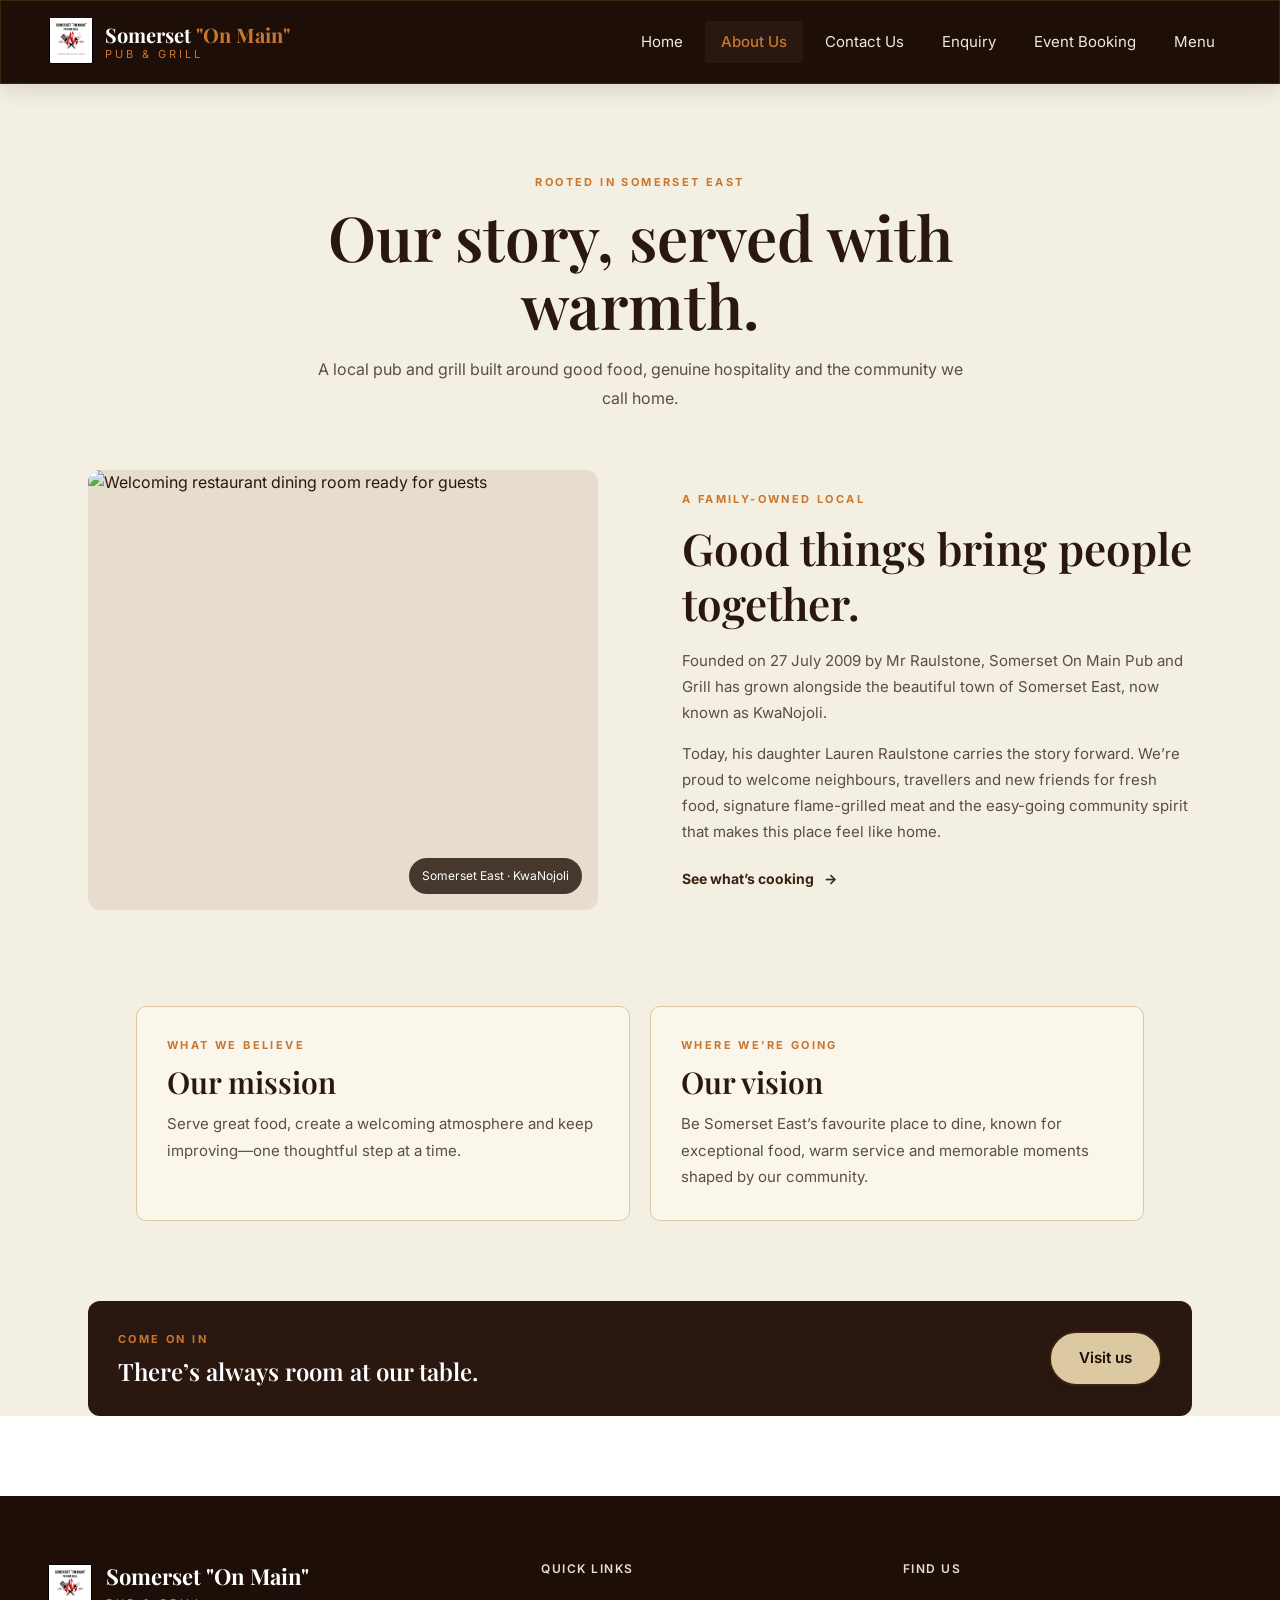
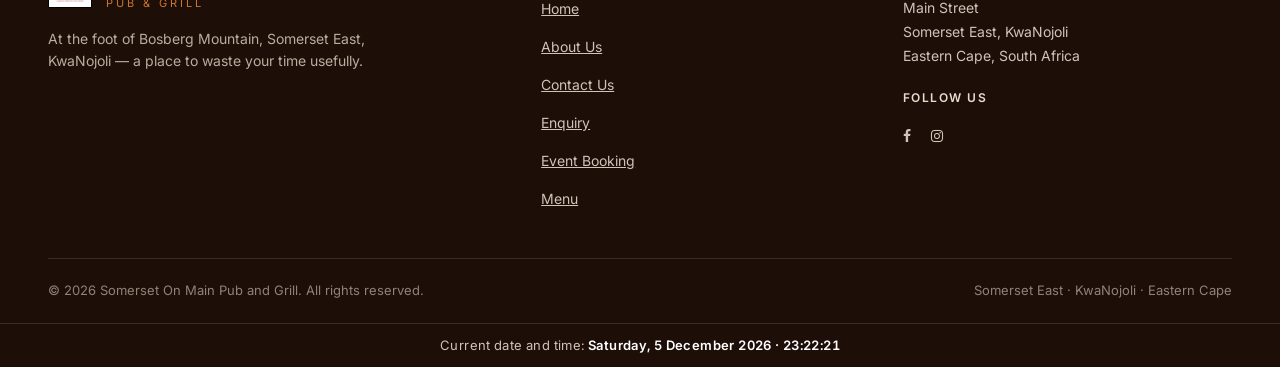
==== commit 5ad8ba9c: "Added CSS styling for my datestamp at the top of the homepage and inserted a timestamp on about.html" ====
--- a/pages/about.html
+++ b/pages/about.html
@@ -1,140 +1,125 @@
-<!DOCTYPE html>
-<html lang="en">
-<head>
-    <meta charset="UTF-8">
-    <meta name="viewport" content="width=device-width, initial-scale=1.0">
-    <title>About Us | Somerset On Main</title>
-
-    <!-- SEO: added -->
-    <meta name="description" content="Learn the story of Somerset On Main Pub and Grill, founded in 2009 in Somerset East (KwaNojoli) and run by the Raulstone family.">
-    <meta name="keywords" content="Somerset On Main, pub and grill, restaurant Somerset East, KwaNojoli, steak, ribs, cocktails, Eastern Cape">
-    <meta name="author" content="Owethu Manene">
-    <meta name="robots" content="index, follow">
-    <meta name="theme-color" content="#1e0e08">
-    <link rel="canonical" href="https://owethu618.github.io/Somerset-On-Main-Pub-and-Grill/pages/about.html">
-    <link rel="icon" type="image/jpeg" href="../assets/images/Somerset On Main Pub and Grill Logo.jpg">
-    <meta property="og:type" content="website">
-    <meta property="og:site_name" content="Somerset On Main Pub and Grill">
-    <meta property="og:title" content="About Us | Somerset On Main Pub & Grill, Somerset East">
-    <meta property="og:description" content="Learn the story of Somerset On Main Pub and Grill, founded in 2009 in Somerset East (KwaNojoli) and run by the Raulstone family.">
-    <meta property="og:url" content="https://owethu618.github.io/Somerset-On-Main-Pub-and-Grill/pages/about.html">
-    <meta property="og:image" content="https://owethu618.github.io/Somerset-On-Main-Pub-and-Grill/assets/images/Somerset%20On%20Main%20Pub%20and%20Grill%20Logo.jpg">
-    <meta property="og:locale" content="en_ZA">
-    <meta name="twitter:card" content="summary">
-    <meta name="twitter:title" content="About Us | Somerset On Main Pub & Grill, Somerset East">
-    <meta name="twitter:description" content="Learn the story of Somerset On Main Pub and Grill, founded in 2009 in Somerset East (KwaNojoli) and run by the Raulstone family.">
-
-    <link rel="stylesheet" href="../assets/images/css/styles.css">
-    <link rel="preconnect" href="https://fonts.googleapis.com">
-<link rel="preconnect" href="https://fonts.gstatic.com" crossorigin>
-<link href="https://fonts.googleapis.com/css2?family=Playfair+Display:ital,wght@0,500;0,600;0,700;1,500;1,600&family=Inter:wght@400;500;600&display=swap" rel="stylesheet">
-
-</head>
-<body>
-  <!--Navigation Bar-->
-     <header class="site-header">
-        <nav class="navbar">
-        <div class="navbar__brand">
-          <div class="logo-badge">
-            <a href="../index.html"><img src="../assets/images/Somerset On Main Pub and Grill Logo.jpg" width="100%" height="100%" alt="Somerset On Main logo"></a>
-          </div>
-          <div class="navbar__brand-text">
-            <span class="navbar__brand-name">Somerset <span class="accent">"On Main"</span></span>
-            <span class="navbar__brand-tag">PUB &amp; GRILL</span>
-          </div>
-        </div>
-              <div class="navbar__links">
-                  <a href="../index.html">Home</a>
-                  <a href="about.html" class="active">About Us</a>
-                  <a href="contact.html">Contact Us</a>
-                  <a href="enquiry.html">Enquiry</a>
-                  <a href="eventbooking.html">Event Booking</a>
-                  <a href="menu.html">Menu</a>
-
-  </div>
-
-
-        </nav>
-    </header>
-    <main class="about-page">
-      <section class="page-banner">
-        <span class="menu-eyebrow">ROOTED IN SOMERSET EAST</span>
-        <h1>Our story, served with warmth.</h1>
-        <p>A local pub and grill built around good food, genuine hospitality and the community we call home.</p>
-      </section>
-      <section class="about-story">
-        <div class="about-story__photo">
-          <img src="https://images.unsplash.com/photo-1517248135467-4c7edcad34c4?auto=format&amp;fit=crop&amp;w=1200&amp;q=85" alt="Welcoming restaurant dining room ready for guests" loading="lazy">
-          <span>Somerset East · KwaNojoli</span>
-        </div>
-        <div class="about-story__copy">
-          <span class="menu-eyebrow">A FAMILY-OWNED LOCAL</span>
-          <h2>Good things bring people together.</h2>
-          <p>Founded on 27 July 2009 by Mr Raulstone, Somerset On Main Pub and Grill has grown alongside the beautiful town of Somerset East, now known as KwaNojoli.</p>
-          <p>Today, his daughter Lauren Raulstone carries the story forward. We’re proud to welcome neighbours, travellers and new friends for fresh food, signature flame-grilled meat and the easy-going community spirit that makes this place feel like home.</p>
-          <a class="text-link" href="menu.html">See what’s cooking <span aria-hidden="true">→</span></a>
-        </div>
-      </section>
-      <section class="about-values">
-        <article class="about-value-card"><span class="menu-eyebrow">WHAT WE BELIEVE</span><h2>Our mission</h2><p>Serve great food, create a welcoming atmosphere and keep improving—one thoughtful step at a time.</p></article>
-        <article class="about-value-card"><span class="menu-eyebrow">WHERE WE’RE GOING</span><h2>Our vision</h2><p>Be Somerset East’s favourite place to dine, known for exceptional food, warm service and memorable moments shaped by our community.</p></article>
-      </section>
-      <section class="about-cta">
-        <div><span class="menu-eyebrow">COME ON IN</span><h2>There’s always room at our table.</h2></div>
-        <a class="btn btn-primary" href="contact.html">Visit us</a>
-      </section>
-    </main>
-
-
-   <footer class="footer">
-  <div class="footer__grid">
-    <div class="footer__brand">
-      <div class="footer__brand-top">
-        <div class="logo-badge">
-        <img src="../assets/images/Somerset On Main Pub and Grill Logo.jpg" width="100%" height="100%" alt="Somerset On Main logo">
-    </div>
-        <div>
-          <div class="footer__brand-name">Somerset "On Main"</div>
-          <div class="footer__brand-tag">PUB &amp; GRILL</div>
-        </div>
-      </div>
-      <p class="footer__brand-desc">
-        At the foot of Bosberg Mountain, Somerset East, KwaNojoli — a place to waste your time usefully.
-      </p>
-    </div>
-<!--Footer Quicklinks-->
-    <div class="footer__quicklinks">
-      <h4>QUICK LINKS</h4>
-      <ul class="footer__links">
-       <li><a href="../index.html"><u>Home</u></a></li>
-        <li><a href="about.html"><u>About Us</u></a></li>
-       <li><a href="contact.html"><u>Contact Us</u></a></li>
-       <li><a href="enquiry.html"><u>Enquiry</u></a></li>
-        <li><a href="eventbooking.html"><u>Event Booking</u></a></li>
-        <li><a href="menu.html"><u>Menu</u></a></li>
-      </ul>
-    </div>
-<!--Establishments' physical address-->
-    <div class="footer__find">
-      <h4>FIND US</h4>
-      <address>
-        Main Street<br>
-        Somerset East, KwaNojoli<br>
-        Eastern Cape, South Africa
-      </address>
-      <!--Social Media Links-->
-      <h4>FOLLOW US</h4>
-      <div class="footer__social">
-        <a href="https://www.facebook.com/SomersetOnMainPubandGrill" target="_blank"><i class="fa fa-facebook"></i></a>
-        <a href="https://www.instagram.com/somerset_on_main_pub_and_grill/" target="_blank"><i class="fa fa-instagram"></i></a>
-      </div>
-    </div>
-  </div>
-
-  <div class="footer__bottom">
-    <span>© 2026 Somerset On Main Pub and Grill. All rights reserved.</span>
-    <span>Somerset East · KwaNojoli · Eastern Cape</span>
-  </div>
-</footer>
-</body>
-</html>+<!DOCTYPE html>
+<html lang="en">
+<head>
+    <meta charset="UTF-8">
+    <meta name="viewport" content="width=device-width, initial-scale=1.0">
+    <title>About Us | Somerset On Main</title>
+
+    <link rel="stylesheet" href="../assets/images/css/styles.css">
+    <link rel="preconnect" href="https://fonts.googleapis.com">
+<link rel="preconnect" href="https://fonts.gstatic.com" crossorigin>
+<link href="https://fonts.googleapis.com/css2?family=Playfair+Display:ital,wght@0,500;0,600;0,700;1,500;1,600&family=Inter:wght@400;500;600&display=swap" rel="stylesheet">
+
+</head>
+<body>
+  <!--Navigation Bar-->
+     <header class="site-header">
+        <nav class="navbar">
+        <div class="navbar__brand">
+          <div class="logo-badge">
+            <a href="../index.html"><img src="../assets/images/Somerset On Main Pub and Grill Logo.jpg" width="100%" height="100%" alt="Somerset On Main logo"></a>
+          </div>
+          <div class="navbar__brand-text">
+            <span class="navbar__brand-name">Somerset <span class="accent">"On Main"</span></span>
+            <span class="navbar__brand-tag">PUB &amp; GRILL</span>
+          </div>
+        </div>
+              <div class="navbar__links">
+                  <a href="../index.html">Home</a>
+                  <a href="about.html" class="active">About Us</a>
+                  <a href="contact.html">Contact Us</a>
+                  <a href="enquiry.html">Enquiry</a>
+                  <a href="eventbooking.html">Event Booking</a>
+                  <a href="menu.html">Menu</a>
+
+  </div>
+
+
+        </nav>
+    </header>
+    <main class="about-page">
+      <section class="page-banner">
+        <span class="menu-eyebrow">ROOTED IN SOMERSET EAST</span>
+        <h1>Our story, served with warmth.</h1>
+        <p>A local pub and grill built around good food, genuine hospitality and the community we call home.</p>
+      </section>
+      <section class="about-story">
+        <div class="about-story__photo">
+          <img src="https://images.unsplash.com/photo-1517248135467-4c7edcad34c4?auto=format&amp;fit=crop&amp;w=1200&amp;q=85" alt="Welcoming restaurant dining room ready for guests" loading="lazy">
+          <span>Somerset East · KwaNojoli</span>
+        </div>
+        <div class="about-story__copy">
+          <span class="menu-eyebrow">A FAMILY-OWNED LOCAL</span>
+          <h2>Good things bring people together.</h2>
+          <p>Founded on 27 July 2009 by Mr Raulstone, Somerset On Main Pub and Grill has grown alongside the beautiful town of Somerset East, now known as KwaNojoli.</p>
+          <p>Today, his daughter Lauren Raulstone carries the story forward. We’re proud to welcome neighbours, travellers and new friends for fresh food, signature flame-grilled meat and the easy-going community spirit that makes this place feel like home.</p>
+          <a class="text-link" href="menu.html">See what’s cooking <span aria-hidden="true">→</span></a>
+        </div>
+      </section>
+      <section class="about-values">
+        <article class="about-value-card"><span class="menu-eyebrow">WHAT WE BELIEVE</span><h2>Our mission</h2><p>Serve great food, create a welcoming atmosphere and keep improving—one thoughtful step at a time.</p></article>
+        <article class="about-value-card"><span class="menu-eyebrow">WHERE WE’RE GOING</span><h2>Our vision</h2><p>Be Somerset East’s favourite place to dine, known for exceptional food, warm service and memorable moments shaped by our community.</p></article>
+      </section>
+      <section class="about-cta">
+        <div><span class="menu-eyebrow">COME ON IN</span><h2>There’s always room at our table.</h2></div>
+        <a class="btn btn-primary" href="contact.html">Visit us</a>
+      </section>
+    </main>
+
+
+   <footer class="footer">
+  <div class="footer__grid">
+    <div class="footer__brand">
+      <div class="footer__brand-top">
+        <div class="logo-badge">
+        <img src="../assets/images/Somerset On Main Pub and Grill Logo.jpg" width="100%" height="100%" alt="Somerset On Main logo">
+    </div>
+        <div>
+          <div class="footer__brand-name">Somerset "On Main"</div>
+          <div class="footer__brand-tag">PUB &amp; GRILL</div>
+        </div>
+      </div>
+      <p class="footer__brand-desc">
+        At the foot of Bosberg Mountain, Somerset East, KwaNojoli — a place to waste your time usefully.
+      </p>
+    </div>
+<!--Footer Quicklinks-->
+    <div class="footer__quicklinks">
+      <h4>QUICK LINKS</h4>
+      <ul class="footer__links">
+       <li><a href="../index.html"><u>Home</u></a></li>
+        <li><a href="about.html"><u>About Us</u></a></li>
+       <li><a href="contact.html"><u>Contact Us</u></a></li>
+       <li><a href="enquiry.html"><u>Enquiry</u></a></li>
+        <li><a href="eventbooking.html"><u>Event Booking</u></a></li>
+        <li><a href="menu.html"><u>Menu</u></a></li>
+      </ul>
+    </div>
+<!--Establishments' physical address-->
+    <div class="footer__find">
+      <h4>FIND US</h4>
+      <address>
+        Main Street<br>
+        Somerset East, KwaNojoli<br>
+        Eastern Cape, South Africa
+      </address>
+      <!--Social Media Links-->
+      <h4>FOLLOW US</h4>
+      <div class="footer__social">
+        <a href="https://www.facebook.com/SomersetOnMainPubandGrill" target="_blank"><i class="fa fa-facebook"></i></a>
+        <a href="https://www.instagram.com/somerset_on_main_pub_and_grill/" target="_blank"><i class="fa fa-instagram"></i></a>
+      </div>
+    </div>
+  </div>
+
+  <div class="footer__bottom">
+    <span>© 2026 Somerset On Main Pub and Grill. All rights reserved.</span>
+    <span>Somerset East · KwaNojoli · Eastern Cape</span>
+  </div>
+</footer>
+<!--Timestamp (filled in by assets/js/timestamp.js)-->
+<div class="time-bar">Current date and time: <time id="timestamp"></time></div>
+<script src="../assets/js/timestamp.js" defer></script>
+<script src="../assets/js/lightbox.js" defer></script>
+</body>
+</html>
--- a/assets/images/css/styles.css
+++ b/assets/images/css/styles.css
@@ -1297,11 +1297,13 @@
   inset: 25% 0 0;
   background: linear-gradient(transparent, rgba(30, 14, 8, 0.94));
   content: "";
+  pointer-events: none; /* lets clicks reach the photo so the lightbox opens */
 }
 
 .form-aside__caption {
   position: absolute;
   z-index: 1;
+  pointer-events: none; /* clicks pass through to the photo... */
   right: 26px;
   bottom: 28px;
   left: 26px;
@@ -1310,7 +1312,7 @@
 .form-aside__caption h2 { margin: 10px 0; color: #fff; font-size: 30px; }
 .form-aside__caption > p,
 .form-aside__caption a { color: #f4efe3; }
-.form-aside__caption a { font-weight: 700; text-underline-offset: 3px; }
+.form-aside__caption a { font-weight: 700; text-underline-offset: 3px; pointer-events: auto; } /* ...but the phone link still works */
 .form-aside--event > img { object-position: center; }
 .form-aside--contact > img { object-position: 55% center; }
 .form-panel {
@@ -1437,21 +1439,103 @@
     transition-duration: 0.01ms !important;
   }
 }
-
-/* ============ ACCORDION (added) ============ */
-.faq-section { max-width: 860px; margin: 56px auto; padding: 0 20px; }
-.faq-section h2 { font-family: 'Playfair Display', serif; color: var(--text-heading); font-size: 32px; margin: 6px 0 22px; }
-.accordion-group { display: flex; flex-direction: column; gap: 10px; }
-.accordion-item { border: 1px solid var(--border-input); border-radius: 8px; background: var(--input-bg); overflow: hidden; }
-.accordion-item h3 { margin: 0; font-size: inherit; }
-.accordion-btn { width: 100%; display: flex; justify-content: space-between; align-items: center; gap: 16px; text-align: left; padding: 16px 20px; background: var(--brown-btn); color: #fff; border: none; cursor: pointer; font-family: 'Inter', sans-serif; font-size: 16px; font-weight: 600; transition: background-color .2s ease; }
-.accordion-btn:hover, .accordion-btn[aria-expanded="true"] { background: var(--brown-btn-hover); }
-.accordion-btn:focus-visible { outline: 3px solid var(--orange-accent); outline-offset: -3px; }
-.accordion-icon { position: relative; flex: 0 0 16px; width: 16px; height: 16px; }
-.accordion-icon::before, .accordion-icon::after { content: ''; position: absolute; background: var(--orange-accent); top: 50%; left: 50%; transition: transform .25s ease; }
-.accordion-icon::before { width: 16px; height: 2px; transform: translate(-50%, -50%); }
-.accordion-icon::after { width: 2px; height: 16px; transform: translate(-50%, -50%); }
-.accordion-btn[aria-expanded="true"] .accordion-icon::after { transform: translate(-50%, -50%) rotate(90deg); }
-.accordion-panel { padding: 16px 20px 18px; color: var(--text-body); }
-.accordion-panel[hidden] { display: none; }
-@media (prefers-reduced-motion: reduce) { .accordion-btn, .accordion-icon::before, .accordion-icon::after { transition: none; } }
+/* ==========================================================
+   IMAGE LIGHTBOX  (styles for assets/js/lightbox.js)
+   ========================================================== */
+body.no-scroll { overflow: hidden; }
+
+/* pictures that open in the lightbox */
+img.lightbox-ready { cursor: zoom-in; }
+img.lightbox-ready:focus-visible { outline: 3px solid var(--orange-accent); outline-offset: 3px; }
+
+.lightbox {
+  position: fixed; inset: 0; z-index: 5000;
+  background: rgba(10, 5, 2, 0.92);
+  display: flex; align-items: center; justify-content: center;
+  padding: 20px;
+}
+.lightbox[hidden] { display: none; }
+.lightbox__figure { margin: 0; max-width: min(1100px, 82vw); text-align: center; position: relative; }
+.lightbox__stage { position: relative; min-height: 80px; }
+.lightbox__img {
+  display: block; margin: 0 auto;
+  max-width: 100%; max-height: 76vh; border-radius: 4px;
+  opacity: 0; transition: opacity 0.25s ease;
+  box-shadow: 0 10px 40px rgba(0, 0, 0, 0.6);
+}
+.lightbox__img.loaded { opacity: 1; }
+.lightbox__img[hidden] { display: none; }
+.lightbox__caption { color: #f1e9dd; margin-top: 12px; font-size: 15px; min-height: 1.4em; }
+.lightbox__counter { color: #c9b9a4; margin: 4px 0 0; font-size: 13px; letter-spacing: 0.04em; }
+.lightbox__error { color: #fff; padding: 40px; }
+.lightbox__error[hidden] { display: none; }
+.lightbox__loader {
+  position: absolute; top: 50%; left: 50%; width: 38px; height: 38px; margin: -19px 0 0 -19px;
+  border: 4px solid rgba(255, 255, 255, 0.25); border-top-color: var(--orange-accent);
+  border-radius: 50%; animation: lightbox-spin 0.8s linear infinite;
+}
+.lightbox__loader[hidden] { display: none; }
+@keyframes lightbox-spin { to { transform: rotate(360deg); } }
+
+.lightbox__close, .lightbox__nav {
+  position: absolute; z-index: 2;
+  background: rgba(255, 255, 255, 0.16); color: #fff; border: 1px solid rgba(255, 255, 255, 0.25);
+  cursor: pointer; border-radius: 50%; width: 48px; height: 48px;
+  font-size: 24px; line-height: 1; padding: 0;
+  display: flex; align-items: center; justify-content: center;
+  transition: background 0.2s ease;
+}
+.lightbox__close:hover, .lightbox__nav:hover,
+.lightbox__close:focus-visible, .lightbox__nav:focus-visible { background: var(--orange-accent); outline: none; }
+.lightbox__close { top: 16px; right: 16px; font-size: 32px; }
+.lightbox__prev { left: 16px; top: 50%; transform: translateY(-50%); }
+.lightbox__next { right: 16px; top: 50%; transform: translateY(-50%); }
+.lightbox__nav[hidden] { display: none; }
+@media (max-width: 600px) {
+  .lightbox { padding: 12px; }
+  .lightbox__figure { max-width: 100%; }
+  .lightbox__prev { left: 6px; top: auto; bottom: 20px; transform: none; }
+  .lightbox__next { right: 6px; top: auto; bottom: 20px; transform: none; }
+  .lightbox__nav { width: 44px; height: 44px; }
+}
+
+/* ---------- menu search (assets/js/search.js) ---------- */
+.sr-only { position: absolute; width: 1px; height: 1px; padding: 0; margin: -1px; overflow: hidden; clip: rect(0,0,0,0); white-space: nowrap; border: 0; }
+.menu-tools { max-width: 1200px; margin: 28px auto 0; padding: 0 clamp(20px, 4vw, 48px); }
+.menu-tools .search-wrap { max-width: 560px; }
+.menu-tools input[type="search"] {
+  width: 100%; padding: 14px 44px 14px 18px; font: inherit; font-size: 16px;
+  border: 2px solid var(--border-input, #dcc9a1); border-radius: 999px; background: var(--input-bg, #fff);
+}
+.menu-tools input[type="search"]:focus { outline: 3px solid var(--orange-accent); outline-offset: 2px; }
+.search-status { margin: 0; min-height: 1.4em; font-size: 14px; color: var(--text-body); }
+.menu-no-results { text-align: center; padding: 48px 20px; }
+.menu-no-results[hidden], .menu-card[hidden], .menu-category[hidden] { display: none; }
+.menu-nav[hidden] { display: none; }
+
+/* ---------- datestamp (top of home page) and timestamp (bottom of inner pages) ---------- */
+.date-bar, .time-bar {
+  background: var(--brown-dark); color: var(--grey-link);
+  text-align: center; font-size: 13px; letter-spacing: 0.03em; padding: 8px 16px;
+}
+.date-bar time { color: #fff; font-weight: 600; }
+.time-bar { border-top: 1px solid var(--hairline); padding: 12px 16px; font-variant-numeric: tabular-nums; }
+.time-bar time { color: #fff; font-weight: 600; }
+
+/* ---------- accordion (FAQ) buttons - assets/js/accordion.js ---------- */
+.faq { max-width: 820px; margin: 0 auto; padding: 0 24px 88px; }
+.faq h2 { margin: 8px 0 24px; }
+.accordion {
+  position: relative; display: block; width: 100%; margin-top: 10px; padding: 16px 52px 16px 20px;
+  text-align: left; font: inherit; font-weight: 600; color: #fff; background: var(--brown-btn);
+  border: none; border-radius: 8px; cursor: pointer; transition: background 0.2s ease;
+}
+.accordion::after { content: '+'; position: absolute; right: 20px; top: 50%; transform: translateY(-50%); font-size: 22px; font-weight: 700; }
+.accordion.active { border-radius: 8px 8px 0 0; }
+.accordion.active::after { content: '\2212'; }
+.accordion:hover, .accordion.active { background: var(--brown-btn-hover); }
+.accordion:focus-visible { outline: 3px solid var(--orange-accent); outline-offset: 2px; }
+.panel { padding: 16px 20px; background: var(--input-bg); border: 1px solid var(--border-input); border-top: none; border-radius: 0 0 8px 8px; }
+.panel[hidden] { display: none; }
+.panel p { margin: 0; color: var(--text-body); }
+.panel a { color: var(--orange-accent); font-weight: 600; }
